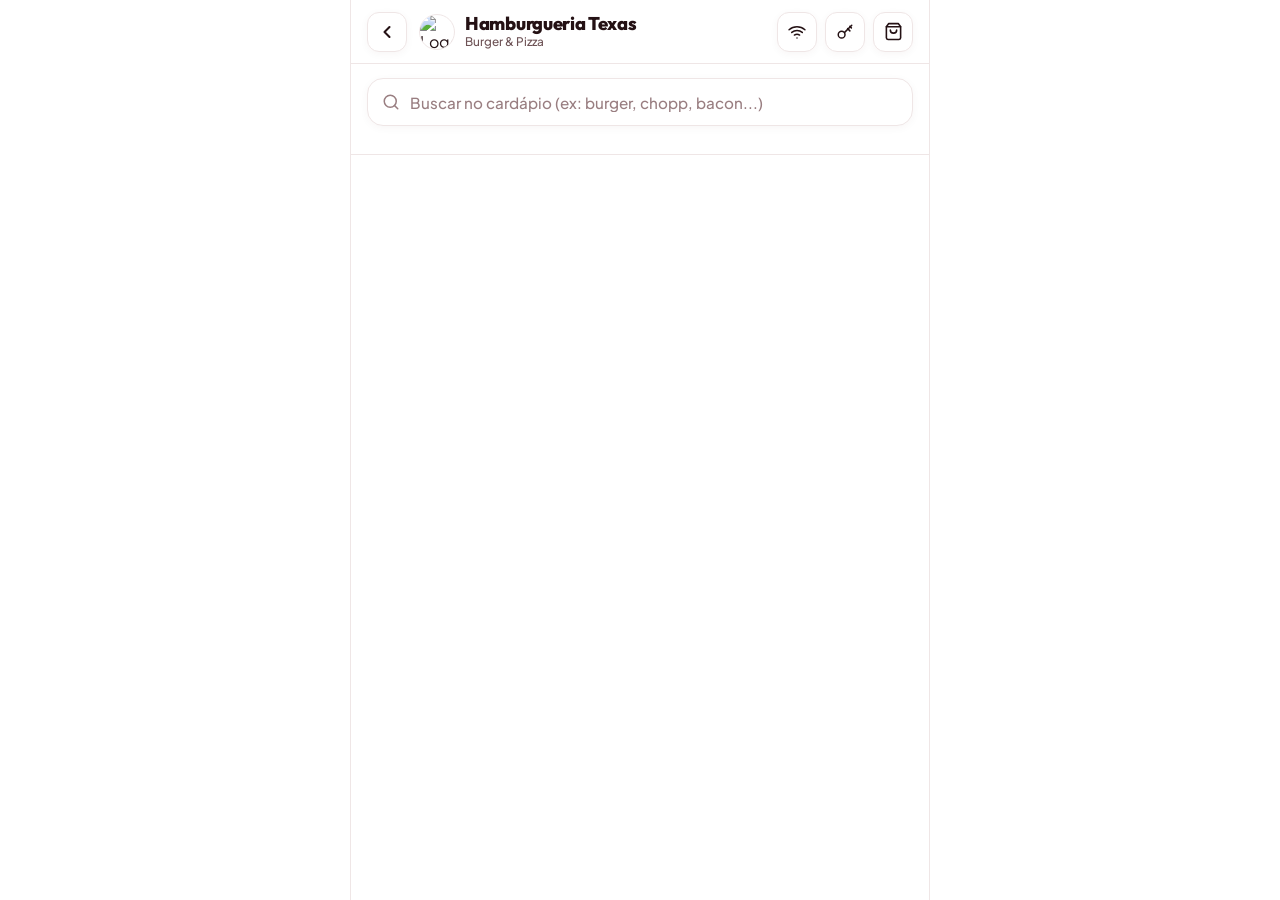
==== cardapio.html @ a65d498a "Initial commit" ====
<!DOCTYPE html>
<html lang="pt-BR">

<head>
  <meta charset="UTF-8">
  <meta name="viewport"
    content="width=device-width, initial-scale=1.0, maximum-scale=1.0, user-scalable=no, viewport-fit=cover">
  <meta name="theme-color" content="#FAF9F5">
  <meta name="apple-mobile-web-app-status-bar-style" content="default">
  <meta name="description"
    content="Cardápio Digital O Sobrado — Hambúrgueres artesanais, porções especiais, chopp gelado e sobremesas. Peça em sua mesa com rapidez e elegância.">

  <!-- Open Graph / WhatsApp Preview -->
  <meta property="og:type" content="website">
  <meta property="og:title" content="Cardápio Digital — O Sobrado">
  <meta property="og:description"
    content="Conheça nossos burgers artesanais grelhados no fogo, porções e chopp fresco.">
  <meta property="og:image" content="assets/images/products/burger-sobrado.jpg">
  <meta property="og:locale" content="pt_BR">
  <meta property="og:site_name" content="O Sobrado">

  <title>Hamburgueria Texas - Cardápio Digital</title>

  <!-- Favicon -->
  <link rel="icon" type="image/jpeg" href="assets/images/logo.jpg">

  <!-- Estilos da Aplicação -->
  <link rel="stylesheet" href="assets/css/styles.css?v=2.8">
</head>

<body>

  <div class="app-container" id="menuAppContainer">

    <!-- Barra Superior Fixa do ADM (Visível quando autenticado) -->
    <aside class="admin-top-bar" id="adminTopBar" style="display: none;" aria-label="Painel Administrativo">
      <div class="admin-top-bar-inner">
        <div class="admin-top-bar-badge">
          <span class="admin-pulse-dot" aria-hidden="true"></span>
          <span class="admin-top-bar-text">⚡ Painel ADM</span>
        </div>
        <div class="admin-top-bar-actions">
          <button type="button" class="btn-admin-bar btn-admin-bar-new btn-admin-action" id="btnAdminNewProduct" aria-label="Criar novo produto">
            <svg width="13" height="13" viewBox="0 0 24 24" fill="none" stroke="currentColor" stroke-width="2.5"
              stroke-linecap="round" stroke-linejoin="round">
              <line x1="12" y1="5" x2="12" y2="19"></line>
              <line x1="5" y1="12" x2="19" y2="12"></line>
            </svg>
            <span>+ Novo Produto</span>
          </button>
          <button type="button" class="btn-admin-bar btn-admin-bar-logout btn-admin-action" id="btnAdminLogout" title="Sair do modo administrador" aria-label="Sair do modo administrador">
            <svg width="13" height="13" viewBox="0 0 24 24" fill="none" stroke="currentColor" stroke-width="2"
              stroke-linecap="round" stroke-linejoin="round">
              <path d="M9 21H5a2 2 0 0 1-2-2V5a2 2 0 0 1 2-2h4"></path>
              <polyline points="16 17 21 12 16 7"></polyline>
              <line x1="21" y1="12" x2="9" y2="12"></line>
            </svg>
            <span>Sair do ADM</span>
          </button>
        </div>
      </div>
    </aside>

    <!-- Header Compacto Sticky -->
    <header class="menu-header">
      <div class="header-left">
        <!-- Voltar ao Hub de Entrada -->
        <a href="index.html" class="btn-back-hub" id="btnBackHub" aria-label="Voltar ao início">
          <svg width="20" height="20" viewBox="0 0 24 24" fill="none" stroke="currentColor" stroke-width="2.5"
            stroke-linecap="round" stroke-linejoin="round">
            <polyline points="15 18 9 12 15 6"></polyline>
          </svg>
        </a>

        <!-- Marca e Título -->
        <div class="header-brand">
          <img src="assets/images/logo.jpg" alt="Logo Hamburgueria Texas" class="header-logo-mini" width="34"
            height="34" />
          <div class="header-title-box">
            <span class="header-title">Hamburgueria Texas</span>
            <span class="header-desc">Burger & Pizza</span>
          </div>
        </div>
      </div>

      <div class="header-right">
        <!-- Selo de Mesa Ativa -->
        <div class="header-table-badge" id="headerTableBadge" style="display: none;">
          <span class="table-badge-dot" aria-hidden="true"></span>
          <span id="headerTableText">Mesa --</span>
        </div>

        <!-- Botão Wi-Fi Rápido no Header -->
        <button type="button" class="header-wifi-btn btn-trigger-wifi" aria-label="Ver Wi-Fi" title="Wi-Fi">
          <svg width="18" height="18" viewBox="0 0 24 24" fill="none" stroke="currentColor" stroke-width="2"
            stroke-linecap="round" stroke-linejoin="round">
            <path d="M5 12.55a11 11 0 0 1 14.08 0"></path>
            <path d="M1.42 9a16 16 0 0 1 21.16 0"></path>
            <path d="M8.53 16.11a6 6 0 0 1 6.95 0"></path>
            <line x1="12" y1="20" x2="12.01" y2="20"></line>
          </svg>
        </button>

        <!-- Botão de Acesso ao ADM no Header -->
        <button type="button" class="header-admin-btn" id="btnOpenAdminAuth" aria-label="Acesso Administrativo" title="Painel Administrativo">
          <svg width="18" height="18" viewBox="0 0 24 24" fill="none" stroke="currentColor" stroke-width="2"
            stroke-linecap="round" stroke-linejoin="round">
            <circle cx="7.5" cy="15.5" r="4.5"></circle>
            <path d="m21 3-9.5 9.5"></path>
            <path d="m15.5 7.5 3 3"></path>
            <path d="m18.5 4.5 2 2"></path>
          </svg>
        </button>

        <!-- Botão da Sacola de Pedidos no Header -->
        <button type="button" class="header-cart-btn" id="btnOpenCart" aria-label="Abrir sacola de pedidos">
          <svg width="19" height="19" viewBox="0 0 24 24" fill="none" stroke="currentColor" stroke-width="2"
            stroke-linecap="round" stroke-linejoin="round">
            <path d="M6 2L3 6v14a2 2 0 0 0 2 2h14a2 2 0 0 0 2-2V6l-3-4z"></path>
            <line x1="3" y1="6" x2="21" y2="6"></line>
            <path d="M16 10a4 4 0 0 1-8 0"></path>
          </svg>
          <span class="cart-badge" id="cartBadgeCount" style="display: none;">0</span>
        </button>
      </div>
    </header>

    <!-- Barra de Pesquisa Rápida -->
    <div class="search-container">
      <div class="search-input-wrapper">
        <span class="search-icon" aria-hidden="true">
          <svg width="18" height="18" viewBox="0 0 24 24" fill="none" stroke="currentColor" stroke-width="2"
            stroke-linecap="round" stroke-linejoin="round">
            <circle cx="11" cy="11" r="8"></circle>
            <line x1="21" y1="21" x2="16.65" y2="16.65"></line>
          </svg>
        </span>
        <input type="search" id="menuSearchInput" class="search-input"
          placeholder="Buscar no cardápio (ex: burger, chopp, bacon...)" autocomplete="off"
          aria-label="Buscar produtos no cardápio" />
        <button type="button" class="search-clear-btn" id="searchClearBtn" aria-label="Limpar pesquisa">✕</button>
      </div>
    </div>

    <!-- Barra de Categorias Horizontal Sticky com Scroll Suave -->
    <nav class="categories-bar-wrapper" aria-label="Navegação por categorias de produtos">
      <div class="categories-bar" id="categoriesBar">
        <!-- Renderizado dinamicamente via JavaScript -->
      </div>
    </nav>

    <!-- Listagem Principal de Seções e Produtos -->
    <main class="menu-content" id="menuContent">
      <!-- Seções e cards renderizados dinamicamente via JavaScript -->
    </main>

    <!-- Estado de Busca Vazia -->
    <div class="empty-search-state" id="emptySearchState">
      <span class="empty-icon" aria-hidden="true">
        <svg width="32" height="32" viewBox="0 0 24 24" fill="none" stroke="#9E9B94" stroke-width="1.8"
          stroke-linecap="round" stroke-linejoin="round">
          <circle cx="11" cy="11" r="8"></circle>
          <line x1="21" y1="21" x2="16.65" y2="16.65"></line>
        </svg>
      </span>
      <h3 class="empty-title">Nenhum item encontrado</h3>
      <p class="empty-desc">Tente buscar por outro termo ou ingrediente.</p>
    </div>

    <!-- Modal / Bottom Drawer de Detalhes do Produto (com suporte a Vídeo e Imagem) -->
    <div class="modal-overlay" id="productModal" role="dialog" aria-modal="true" aria-labelledby="drawerTitle">
      <div class="product-drawer">

        <div class="drawer-handle-bar">
          <div class="drawer-handle"></div>
        </div>

        <button type="button" class="btn-close-modal" id="btnCloseDrawer" aria-label="Fechar detalhes">✕</button>

        <!-- Mídia em Destaque no Topo do Modal (Vídeo ou Foto) -->
        <div class="drawer-media-wrap modal-media modal-image-container" id="drawerMediaContainer">
          <!-- Renderizado dinamicamente: <video> ou <img> -->
        </div>

        <!-- Conteúdo do Produto -->
        <div class="drawer-body">
          <span class="drawer-badge" id="drawerBadge" style="display: none;">Destaque</span>

          <div class="drawer-header-row">
            <h2 class="drawer-title" id="drawerTitle">Nome do Produto</h2>
            <div class="drawer-price" id="drawerPrice">R$ 0,00</div>
          </div>

          <p class="drawer-desc" id="drawerDesc">Descrição completa do item.</p>

          <!-- Molho de Acompanhamento / Destaque Especial -->
          <div id="drawerAccompanimentContainer" style="display: none;"></div>

          <!-- Ingredientes Artesanais -->
          <div id="drawerIngredientsBox">
            <h4 class="drawer-section-title">Ingredientes & Composição</h4>
            <ul class="ingredients-list" id="drawerIngredientsList">
              <!-- Renderizado dinamicamente -->
            </ul>
          </div>

          <!-- Adicionais do Produto (Exclusivo no Modal de Detalhes) -->
          <div id="drawerAddonsSection" class="drawer-addons-section" style="display: none;"></div>

          <!-- Ação do Cliente -->
          <div class="drawer-actions">
            <button type="button" class="btn-primary-action" id="btnAddToCart">
              <svg width="20" height="20" viewBox="0 0 24 24" fill="none" stroke="currentColor" stroke-width="2"
                stroke-linecap="round" stroke-linejoin="round">
                <path d="M6 2L3 6v14a2 2 0 0 0 2 2h14a2 2 0 0 0 2-2V6l-3-4z"></path>
                <line x1="3" y1="6" x2="21" y2="6"></line>
                <path d="M16 10a4 4 0 0 1-8 0"></path>
              </svg>
              <span id="btnAddToCartText">Adicionar à Sacola</span>
            </button>
          </div>
        </div>

      </div>
    </div>

    <!-- Modal / Bottom Drawer da Sacola de Pedidos -->
    <div class="modal-overlay" id="cartModal" role="dialog" aria-modal="true" aria-labelledby="cartDrawerTitle">
      <div class="product-drawer cart-drawer">

        <div class="drawer-handle-bar">
          <div class="drawer-handle"></div>
        </div>

        <button type="button" class="btn-close-modal" id="btnCloseCart" aria-label="Fechar sacola">✕</button>

        <div class="cart-drawer-header">
          <div class="cart-title-row">
            <h2 class="cart-drawer-title" id="cartDrawerTitle">Sua Sacola</h2>
            <div class="cart-table-badge" id="cartTableBadge" style="display: none;">
              <span class="table-badge-dot" aria-hidden="true"></span>
              <span id="cartTableText">Mesa --</span>
            </div>
          </div>
          <p class="cart-drawer-subtitle">Revise seus itens e envie o pedido diretamente para o estabelecimento.</p>
        </div>

        <!-- Conteúdo da Sacola (Itens ou Estado Vazio) -->
        <div class="cart-drawer-body" id="cartDrawerBody">
          <!-- Renderizado dinamicamente via JS -->
        </div>

        <!-- Rodapé da Sacola (Total, Observações e WhatsApp) -->
        <div class="cart-drawer-footer" id="cartDrawerFooter">
          <div class="cart-notes-wrapper">
            <label for="cartNotesInput" class="cart-notes-label">
              <svg width="15" height="15" viewBox="0 0 24 24" fill="none" stroke="currentColor" stroke-width="2"
                stroke-linecap="round" stroke-linejoin="round">
                <path d="M11 4H4a2 2 0 0 0-2 2v14a2 2 0 0 0 2 2h14a2 2 0 0 0 2-2v-7"></path>
                <path d="M18.5 2.5a2.121 2.121 0 0 1 3 3L12 15l-4 1 1-4 9.5-9.5z"></path>
              </svg>
              <span>Observações (opcional):</span>
            </label>
            <textarea id="cartNotesInput" class="cart-notes-input"
              placeholder="Ex: Ponto da carne, sem cebola, maionese à parte..." rows="2"></textarea>
          </div>

          <div class="cart-total-row">
            <span class="cart-total-label">Total do Pedido</span>
            <span class="cart-total-value" id="cartTotalValue">R$ 0,00</span>
          </div>

          <button type="button" class="btn-primary-action btn-whatsapp-order" id="btnWhatsappOrder">
            <svg width="22" height="22" viewBox="0 0 24 24" fill="currentColor">
              <path
                d="M12.031 6.172c-3.181 0-5.767 2.586-5.768 5.766-.001 1.298.38 2.27 1.019 3.287l-.582 2.128 2.182-.573c.978.58 1.911.928 3.149.929 3.182 0 5.767-2.587 5.768-5.766 0-3.18-2.586-5.771-5.768-5.771zm3.392 8.244c-.144.405-.837.774-1.17.824-.299.045-.677.063-1.092-.069-.252-.08-.575-.187-.988-.365-1.739-.751-2.874-2.502-2.961-2.617-.087-.116-.708-.94-.708-1.793s.448-1.273.607-1.446c.159-.173.346-.217.462-.217l.332.006c.106.005.249-.04.39.298.144.347.491 1.2.534 1.287.043.087.072.188.014.304-.058.116-.087.188-.173.289l-.26.304c-.087.086-.177.18-.076.354.101.174.449.741.964 1.201.662.591 1.221.774 1.394.86.173.086.275.073.376-.044.101-.116.433-.506.549-.68.116-.173.231-.145.39-.087s1.011.477 1.184.564.289.13.332.203c.043.072.043.419-.101.824z" />
            </svg>
            <span>Pedir no WhatsApp</span>
          </button>
        </div>

      </div>
    </div>

    <!-- Modal de Wi-Fi -->
    <div class="modal-overlay" id="wifiModal" role="dialog" aria-modal="true" aria-labelledby="wifiModalTitle">
      <div class="wifi-modal-box">
        <div class="wifi-icon-large" aria-hidden="true">
          <svg width="32" height="32" viewBox="0 0 24 24" fill="none" stroke="currentColor" stroke-width="2"
            stroke-linecap="round" stroke-linejoin="round">
            <path d="M5 12.55a11 11 0 0 1 14.08 0"></path>
            <path d="M1.42 9a16 16 0 0 1 21.16 0"></path>
            <path d="M8.53 16.11a6 6 0 0 1 6.95 0"></path>
            <line x1="12" y1="20" x2="12.01" y2="20"></line>
          </svg>
        </div>

        <h2 class="wifi-modal-title" id="wifiModalTitle">Wi-Fi Hamburgueria Texas</h2>
        <p class="wifi-modal-desc">Conecte-se gratuitamente à nossa rede exclusiva para clientes.</p>

        <!-- Visualização Padrão das Credenciais -->
        <div class="wifi-info-card" id="wifiDisplayView">
          <div class="wifi-row">
            <span class="wifi-row-label">Nome da Rede (SSID)</span>
            <span class="wifi-row-value wifi-ssid-value" id="wifiModalSsidVal"><span id="wifiSsidText">--</span></span>
          </div>
          <div class="wifi-row">
            <span class="wifi-row-label">Senha de Acesso</span>
            <span class="wifi-row-value wifi-password-value" id="wifiModalPasswordVal"><span id="wifiPasswordText">--</span></span>
          </div>
        </div>

        <!-- Formulário de Edição ADM (Oculto por Padrão) -->
        <div class="wifi-edit-form" id="wifiEditForm" style="display: none;">
          <div class="wifi-edit-field">
            <label class="wifi-edit-label" for="wifiEditSsidInput">Nome da Rede (SSID)</label>
            <input type="text" class="wifi-edit-input" id="wifiEditSsidInput" placeholder="Ex: Texas - Clientes" autocomplete="off" />
          </div>
          <div class="wifi-edit-field">
            <label class="wifi-edit-label" for="wifiEditPasswordInput">Senha de Acesso</label>
            <input type="text" class="wifi-edit-input" id="wifiEditPasswordInput" placeholder="Ex: texashamburgueria" autocomplete="off" />
          </div>
          <div class="wifi-edit-actions">
            <button type="button" class="btn-wifi-edit-cancel" id="btnCancelWifiEdit">Cancelar</button>
            <button type="button" class="btn-wifi-edit-save" id="btnSaveWifiEdit">Salvar Wi-Fi</button>
          </div>
        </div>

        <!-- Ações Principais -->
        <div class="wifi-main-actions" id="wifiMainActions">
          <button type="button" class="btn-copy-wifi" id="btnCopyWifiPassword">
            <svg width="18" height="18" viewBox="0 0 24 24" fill="none" stroke="currentColor" stroke-width="2"
              stroke-linecap="round" stroke-linejoin="round">
              <rect x="9" y="9" width="13" height="13" rx="2" ry="2"></rect>
              <path d="M5 15H4a2 2 0 0 1-2-2V4a2 2 0 0 1 2-2h9a2 2 0 0 1 2 2v1"></path>
            </svg>
            <span>Copiar Senha</span>
          </button>

          <!-- Botão ADM: Alterar Dados do Wi-Fi -->
          <button type="button" class="btn-admin-edit-wifi" id="btnOpenWifiEdit" style="display: none;">
            <svg width="15" height="15" viewBox="0 0 24 24" fill="none" stroke="currentColor" stroke-width="2" stroke-linecap="round" stroke-linejoin="round">
              <path d="M11 4H4a2 2 0 0 0-2 2v14a2 2 0 0 0 2 2h14a2 2 0 0 0 2-2v-7"></path>
              <path d="M18.5 2.5a2.121 2.121 0 0 1 3 3L12 15l-4 1 1-4 9.5-9.5z"></path>
            </svg>
            <span>✏️ Alterar Dados do Wi-Fi</span>
          </button>
        </div>

        <button type="button" class="btn-close-wifi-text" id="btnCloseWifi">
          Fechar Janela
        </button>
      </div>
    </div>

    <!-- Modal de Autenticação ADM -->
    <div class="modal-overlay" id="adminAuthModal" role="dialog" aria-modal="true" aria-labelledby="adminAuthTitle">
      <div class="admin-auth-modal-box">
        <button type="button" class="btn-close-modal-clean" id="btnCloseAdminAuth" aria-label="Fechar autenticação">✕</button>

        <div class="admin-auth-icon" aria-hidden="true">
          <svg width="28" height="28" viewBox="0 0 24 24" fill="none" stroke="currentColor" stroke-width="2"
            stroke-linecap="round" stroke-linejoin="round">
            <circle cx="7.5" cy="15.5" r="4.5"></circle>
            <path d="m21 3-9.5 9.5"></path>
            <path d="m15.5 7.5 3 3"></path>
            <path d="m18.5 4.5 2 2"></path>
          </svg>
        </div>

        <h2 class="admin-modal-title" id="adminAuthTitle">Acesso Administrativo</h2>
        <p class="admin-modal-desc">Digite a senha de administrador para gerenciar produtos, preços e disponibilidade do cardápio.</p>

        <form id="adminAuthForm" class="admin-auth-form" onsubmit="return false;">
          <div class="admin-form-group">
            <label for="adminAuthPassword" class="admin-form-label">Senha de Administrador</label>
            <div class="admin-password-input-wrap">
              <input 
                type="password" 
                id="adminAuthPassword" 
                class="admin-form-input" 
                placeholder="Digite a senha de administrador" 
                autocomplete="current-password"
                required 
              />
              <button type="button" class="btn-toggle-pwd-visibility" id="btnToggleAuthPwd" aria-label="Alternar visibilidade da senha" tabindex="-1">
                <svg width="18" height="18" viewBox="0 0 24 24" fill="none" stroke="currentColor" stroke-width="2" stroke-linecap="round" stroke-linejoin="round">
                  <path d="M1 12s4-8 11-8 11 8 11 8-4 8-11 8-11-8-11-8z"></path>
                  <circle cx="12" cy="12" r="3"></circle>
                </svg>
              </button>
            </div>
            <div class="admin-form-feedback-error" id="adminAuthError" style="display: none;"></div>
          </div>

          <button type="submit" class="btn-primary-action btn-admin-auth-submit" id="btnSubmitAdminAuth">
            Entrar no Painel
          </button>
        </form>
      </div>
    </div>

    <!-- Modal de Formulário de Produto (Criar / Editar) -->
    <div class="modal-overlay" id="adminProductFormModal" role="dialog" aria-modal="true" aria-labelledby="adminProductModalTitle">
      <div class="admin-modal-box admin-product-modal-content">
        <div class="admin-modal-header">
          <div class="admin-modal-title-wrap">
            <h2 class="admin-modal-title" id="adminProductModalTitle">Novo Produto</h2>
            <p class="admin-modal-subtitle" id="adminProductModalSubtitle">Preencha as informações do produto para o cardápio.</p>
          </div>
          <button type="button" class="btn-close-modal-clean" id="btnCloseProductForm" aria-label="Fechar formulário">✕</button>
        </div>

        <form id="adminProductForm" class="admin-product-form" onsubmit="return false;">
          <div class="admin-form-scrollable-body">
            <input type="hidden" id="adminProdId" value="" />

            <!-- Nome do Produto -->
          <div class="admin-form-group">
            <label for="adminProdName" class="admin-form-label">
              Nome do Produto <span class="required-star">*</span>
            </label>
            <input 
              type="text" 
              id="adminProdName" 
              class="admin-form-input" 
              placeholder="Ex: 01. PLT (O MAIS VENDIDO DA CASA)" 
              required 
            />
          </div>

          <!-- Linha: Categoria e Preço -->
          <div class="admin-form-row">
            <div class="admin-form-group flex-category">
              <label for="adminProdCategory" class="admin-form-label">
                Categoria <span class="required-star">*</span>
              </label>
              <div class="admin-select-wrapper">
                <select id="adminProdCategory" class="admin-form-select" required>
                  <!-- Opções preenchidas dinamicamente via JS -->
                </select>
                <span class="admin-select-arrow" aria-hidden="true">
                  <svg width="14" height="14" viewBox="0 0 24 24" fill="none" stroke="currentColor" stroke-width="2.5" stroke-linecap="round" stroke-linejoin="round">
                    <polyline points="6 9 12 15 18 9"></polyline>
                  </svg>
                </span>
              </div>
            </div>

            <div class="admin-form-group flex-price">
              <label for="adminProdPrice" class="admin-form-label">
                Preço em R$ <span class="required-star">*</span>
              </label>
              <div class="admin-price-input-wrap">
                <span class="admin-price-prefix">R$</span>
                <input 
                  type="number" 
                  id="adminProdPrice" 
                  class="admin-form-input admin-price-input" 
                  placeholder="0,00" 
                  step="0.01" 
                  min="0" 
                  required 
                />
              </div>
            </div>
          </div>

          <!-- Descrição Detalhada -->
          <div class="admin-form-group">
            <label for="adminProdDesc" class="admin-form-label">
              Descrição Detalhada
            </label>
            <textarea 
              id="adminProdDesc" 
              class="admin-form-textarea" 
              rows="3" 
              placeholder="Ex: Pão brioche selado, hambúrguer Angus artesanal de 110g, queijo empanado..."
            ></textarea>
          </div>

          <!-- Ingredientes -->
          <div class="admin-form-group">
            <label for="adminProdIngredients" class="admin-form-label">
              Ingredientes <span class="admin-label-hint">(separados por vírgula)</span>
            </label>
            <input 
              type="text" 
              id="adminProdIngredients" 
              class="admin-form-input" 
              placeholder="Ex: Pão brioche, Angus 110g, Bacon, Mussarela empanada" 
            />
          </div>

          <!-- Foto do Produto -->
          <div class="admin-form-group">
            <label class="admin-form-label">Foto do Produto</label>
            <div class="admin-upload-container">
              <input type="file" id="adminProdFileInput" accept="image/*" style="display: none;">
              <input type="hidden" id="adminProdImageUrl" value="">
              <button type="button" class="btn-admin-choose-file" id="btnAdminChooseFile" onclick="document.getElementById('adminProdFileInput').click()">
                <span>📷</span> <span id="btnAdminChooseFileText">Escolher foto do dispositivo</span>
              </button>
              <div id="adminImagePreviewContainer" class="admin-image-preview-container" style="display: none; margin-top: 8px;">
                <img id="adminImagePreview" src="" alt="Prévia" style="width: 72px; height: 72px; object-fit: cover; border-radius: 8px; border: 1px solid var(--border-subtle);">
                <button type="button" id="btnAdminRemoveImage" style="background: none; border: none; color: #DC2626; font-size: 0.8rem; cursor: pointer; margin-left: 8px;">Remover foto</button>
              </div>
            </div>
          </div>

          <!-- Opções e Checkboxes -->
          <div class="admin-checkboxes-box">
            <label class="admin-toggle-item" for="adminProdHasAddons">
              <input type="checkbox" id="adminProdHasAddons" class="admin-checkbox-real" checked />
              <span class="admin-toggle-switch" aria-hidden="true"></span>
              <div class="admin-toggle-labels">
                <span class="admin-toggle-title">Permitir Adicionais</span>
                <span class="admin-toggle-sub">Habilita seleção de bacon, queijo, etc. no item</span>
              </div>
            </label>

            <!-- Container Expansível de Configuração Dinâmica de Adicionais -->
            <div id="adminAddonsConfigSection" class="admin-addons-config" style="display: none;">
              <div class="admin-addons-config-header">
                <div class="admin-addons-config-titles">
                  <span class="admin-addons-config-title">Adicionais Permitidos para este Item</span>
                  <span class="admin-addons-config-desc">Selecione e ajuste os valores se necessário</span>
                </div>
                <div class="admin-addons-quick-actions">
                  <button type="button" class="btn-addons-quick" id="btnAdminAddonsSelectAll" title="Marcar todos">Todos</button>
                  <button type="button" class="btn-addons-quick" id="btnAdminAddonsDeselectAll" title="Desmarcar todos">Nenhum</button>
                </div>
              </div>

              <!-- Lista de Adicionais Padrão & Customizados -->
              <div class="admin-addons-list" id="adminAddonsList">
                <!-- Renderizado dinamicamente via JS -->
              </div>

              <!-- Seção para Novo Adicional Customizado -->
              <div class="admin-addon-new-box">
                <div class="admin-addon-new-title">+ Novo Adicional Customizado</div>
                <div class="admin-addon-new-row">
                  <input 
                    type="text" 
                    id="adminNewAddonName" 
                    class="admin-form-input admin-addon-new-name" 
                    placeholder="Nome (ex: Molho Especial)" 
                  />
                  <div class="admin-addon-price-input-wrap">
                    <span class="admin-addon-price-prefix">R$</span>
                    <input 
                      type="number" 
                      id="adminNewAddonPrice" 
                      class="admin-form-input admin-addon-new-price" 
                      placeholder="0,00" 
                      step="0.50" 
                      min="0" 
                    />
                  </div>
                  <button type="button" class="btn-admin-add-addon" id="btnAdminAddCustomAddon">
                    <span>+ Adicionar</span>
                  </button>
                </div>
              </div>
            </div>

            <label class="admin-toggle-item" for="adminProdFeatured">
              <input type="checkbox" id="adminProdFeatured" class="admin-checkbox-real" />
              <span class="admin-toggle-switch" aria-hidden="true"></span>
              <div class="admin-toggle-labels">
                <span class="admin-toggle-title">Destaque ("Mais Pedido")</span>
                <span class="admin-toggle-sub">Adiciona etiqueta de produto popular em destaque</span>
              </div>
            </label>

            <label class="admin-toggle-item" for="adminProdAvailable">
              <input type="checkbox" id="adminProdAvailable" class="admin-checkbox-real" checked />
              <span class="admin-toggle-switch" aria-hidden="true"></span>
              <div class="admin-toggle-labels">
                <span class="admin-toggle-title">Produto Disponível</span>
                <span class="admin-toggle-sub">Desmarque para pausar/esgotar temporariamente</span>
              </div>
            </label>
          </div>
        </div>

        <div class="admin-modal-footer admin-form-actions">
          <button type="button" class="btn-admin-modal-cancel" id="btnAdminCancelProduct">
            Cancelar
          </button>
          <button type="submit" class="btn-primary-action btn-admin-modal-save" id="btnAdminSaveProduct">
            Salvar Produto
          </button>
        </div>
      </form>
      </div>
    </div>

    <!-- Modal de Confirmação de Exclusão -->
    <div class="modal-overlay" id="adminConfirmModal" role="dialog" aria-modal="true" aria-labelledby="adminConfirmTitle">
      <div class="admin-confirm-box">
        <div class="admin-confirm-icon" aria-hidden="true">
          <svg width="26" height="26" viewBox="0 0 24 24" fill="none" stroke="#DC2626" stroke-width="2" stroke-linecap="round" stroke-linejoin="round">
            <polyline points="3 6 5 6 21 6"></polyline>
            <path d="M19 6v14a2 2 0 0 1-2 2H7a2 2 0 0 1-2-2V6m3 0V4a2 2 0 0 1 2-2h4a2 2 0 0 1 2 2v2"></path>
          </svg>
        </div>
        <h3 class="admin-confirm-title" id="adminConfirmTitle">Excluir Produto?</h3>
        <p class="admin-confirm-desc" id="adminConfirmDesc">Tem certeza que deseja remover este produto do cardápio? Esta ação pode ser revertida nos dados locais se necessário.</p>
        <div class="admin-confirm-actions">
          <button type="button" class="btn-admin-modal-cancel" id="btnAdminCancelDelete">Cancelar</button>
          <button type="button" class="btn-admin-danger" id="btnAdminConfirmDelete">Sim, Excluir</button>
        </div>
      </div>
    </div>

    <!-- Toast de Notificação -->
    <div class="toast-notice" id="toastNotice" role="status" aria-live="polite"></div>

  </div>

  <!-- Scripts -->
  <script src="assets/js/products.js?v=2.8"></script>
  <script src="assets/js/supabase.js?v=2.8"></script>
  <script src="assets/js/app.js?v=2.8"></script>
</body>

</html>
---- assets/css/styles.css ----
/* =====================================================================
   TEXAS — CARDÁPIO DIGITAL & HUB NFC
   Design System Light Theme: Leve, Limpo, Sofisticado e Minimalista
   ===================================================================== */

@import url('https://fonts.googleapis.com/css2?family=Outfit:wght@400;500;600;700;800&family=Plus+Jakarta+Sans:wght@400;500;600;700&display=swap');

:root {
  /* 1. Paleta de Superfícies (Branco Minimalista & Limpo) */
  --bg-main: #FFFFFF;             /* Fundo 100% branco e arejado */
  --bg-main-alt: #FAF6F6;         /* Off-white com leve nuance vinho nobre */
  --bg-card: #FFFFFF;             /* Cartões brancos para destaque limpo dos itens */
  --bg-card-hover: #FDF9F9;       /* Micro-hover suave */
  --bg-input: #FAF5F5;            /* Fundo suave para inputs */
  --bg-chip: #F5EEEE;             /* Chips inativos com toque suave de vinho */
  --bg-chip-hover: #ECE2E2;       /* Hover dos chips */
  --bg-glass: rgba(255, 255, 255, 0.94); /* Vidro fosco translúcido no topo */

  /* 2. Cores da Marca — Hamburgueria Texas (Vinho Rústico Protagonista) */
  --brand-terracotta: #4A121A;        /* Tom vinho/bordô encorpado como cor principal de ação */
  --brand-terracotta-hover: #380C13;  /* Vinho mais escuro e imponente para hover/clique */
  --brand-terracotta-light: #F7EBEB;  /* Fundo sutil avermelhado para ícones e tags */
  --brand-terracotta-border: #E8CFD2; /* Borda delicada com tom de vinho suave */
  --brand-amber: #E89D35;             /* Mostarda/ouro texano para selos e estrelas */

  /* 3. Selo de Mesa e Status (Verde Sálvia) */
  --status-table-bg: #EAF6EE;
  --status-table-border: #C6E7D2;
  --status-table-text: #237841;
  --status-table-dot: #2E9B54;

  /* 4. Tipografia & Hierarquia de Contraste */
  --text-primary: #241114;          /* Marrom/vinho bem escuro de alto contraste */
  --text-heading: #4A121A;          /* Vinho forte nos títulos, seções e categorias */
  --text-secondary: #6E5356;        /* Ingredientes e descrições técnicas */
  --text-dim: #997E81;              /* Placeholders e textos discretos */
  --text-white: #FFFFFF;            /* Texto branco sobre botões vinho */

  /* 5. Bordas e Sombras Suaves */
  --border-subtle: #EFE6E6;         /* Linha sutil padrão */
  --border-divider: #F6EEEE;        /* Divisores internos */
  --border-focus: #4A121A;          /* Anel de foco no tom vinho da marca */

  --shadow-sm: 0 2px 8px rgba(74, 18, 26, 0.04);
  --shadow-card: 0 4px 20px rgba(74, 18, 26, 0.05);
  --shadow-card-hover: 0 8px 26px rgba(74, 18, 26, 0.08);
  --shadow-drawer: 0 -10px 40px rgba(74, 18, 26, 0.12);
  --shadow-modal: 0 16px 40px rgba(74, 18, 26, 0.14);

  /* 6. Medidas e Geometria */
  --font-heading: 'Outfit', -apple-system, BlinkMacSystemFont, sans-serif;
  --font-body: 'Plus Jakarta Sans', -apple-system, BlinkMacSystemFont, sans-serif;
  --radius-sm: 10px;
  --radius-md: 16px;
  --radius-lg: 20px;
  --radius-xl: 24px;
  --radius-full: 9999px;
  --header-height: 64px;
  --category-bar-height: 56px;
  --touch-target: 44px;
}

/* =====================================================================
   RESET E BASE
   ===================================================================== */
*, *::before, *::after {
  box-sizing: border-box;
  margin: 0;
  padding: 0;
  -webkit-tap-highlight-color: transparent;
}

html {
  font-size: 16px;
  scroll-behavior: smooth;
  background-color: var(--bg-main);
  color: var(--text-primary);
  font-family: var(--font-body);
  -webkit-font-smoothing: antialiased;
  -moz-osx-font-smoothing: grayscale;
}

body {
  min-height: 100vh;
  display: flex;
  flex-direction: column;
  background-color: var(--bg-main);
  color: var(--text-primary);
  overflow-x: hidden;
  padding-bottom: env(safe-area-inset-bottom, 20px);
}

img, video {
  display: block;
  max-width: 100%;
  height: auto;
}

button, a, input {
  font-family: inherit;
  color: inherit;
}

button {
  background: none;
  border: none;
  cursor: pointer;
}

a {
  text-decoration: none;
}

/* =====================================================================
   CONTAINER DO APP (MOBILE-FIRST)
   ===================================================================== */
.app-container {
  width: 100%;
  max-width: 580px;
  margin: 0 auto;
  min-height: 100vh;
  position: relative;
  display: flex;
  flex-direction: column;
  background-color: var(--bg-main);
}

/* =====================================================================
   1. HUB DE ENTRADA (INDEX.HTML / LINKTREE DA MESA)
   ===================================================================== */
.hub-wrapper {
  display: flex;
  flex-direction: column;
  min-height: 100vh;
  padding: 48px 20px 32px 20px;
  padding-top: max(48px, env(safe-area-inset-top, 32px));
  position: relative;
  z-index: 1;
}

/* Identidade Centralizada do Sobrado (Clean & Minimalista) */
.hub-identity {
  display: flex;
  flex-direction: column;
  align-items: center;
  text-align: center;
  margin-top: 0;
  margin-bottom: 30px;
  position: relative;
  z-index: 2;
}

.hub-logo-box {
  width: 108px;
  height: 108px;
  border-radius: 50%;
  padding: 4px;
  background-color: #FFFFFF;
  border: 1px solid var(--border-subtle);
  box-shadow: 0 8px 28px rgba(31, 30, 28, 0.08);
  margin-bottom: 16px;
  transition: transform 0.25s ease, box-shadow 0.25s ease;
  display: flex;
  align-items: center;
  justify-content: center;
  overflow: hidden;
}

.hub-logo-box:hover {
  transform: translateY(-2px);
  box-shadow: 0 12px 32px rgba(31, 30, 28, 0.12);
}

.hub-logo-img {
  width: 100%;
  height: 100%;
  border-radius: 50%;
  object-fit: cover;
  background-color: #FFFFFF;
}

.hub-title {
  font-family: var(--font-heading);
  font-size: 1.85rem;
  font-weight: 800;
  letter-spacing: -0.5px;
  color: var(--text-primary);
  margin-bottom: 4px;
}

.hub-subtitle {
  font-size: 0.95rem;
  color: var(--text-secondary);
  font-weight: 500;
  margin-bottom: 14px;
}

/* Selo de Mesa Ativa Clean */
.table-badge {
  display: inline-flex;
  align-items: center;
  gap: 8px;
  background-color: var(--status-table-bg);
  border: 1px solid var(--status-table-border);
  padding: 6px 14px;
  border-radius: var(--radius-full);
  font-size: 0.85rem;
  font-weight: 600;
  color: var(--status-table-text);
  box-shadow: 0 2px 6px rgba(35, 120, 65, 0.06);
}

.table-badge-dot {
  width: 8px;
  height: 8px;
  border-radius: 50%;
  background-color: var(--status-table-dot);
  box-shadow: 0 0 6px rgba(46, 155, 84, 0.5);
  animation: pulseGreen 2.2s infinite ease-in-out;
}

@keyframes pulseGreen {
  0%, 100% { transform: scale(0.9); opacity: 0.85; }
  50% { transform: scale(1.15); opacity: 1; }
}

/* Lista de Ações do Hub */
.hub-actions {
  display: flex;
  flex-direction: column;
  gap: 14px;
  width: 100%;
  margin-bottom: 28px;
}

.hub-btn {
  display: flex;
  align-items: center;
  justify-content: space-between;
  width: 100%;
  min-height: 68px;
  padding: 14px 18px;
  border-radius: var(--radius-md);
  background-color: var(--bg-card);
  border: 1px solid var(--border-subtle);
  color: var(--text-primary);
  box-shadow: var(--shadow-card);
  transition: transform 0.18s cubic-bezier(0.16, 1, 0.3, 1), box-shadow 0.18s ease, border-color 0.18s ease;
  position: relative;
}

.hub-btn:hover {
  box-shadow: var(--shadow-card-hover);
  border-color: #DFDBD3;
  transform: translateY(-1px);
}

.hub-btn:active {
  transform: scale(0.985);
}

.hub-btn-left {
  display: flex;
  align-items: center;
  gap: 14px;
}

.hub-btn-icon {
  width: 44px;
  height: 44px;
  border-radius: 12px;
  display: flex;
  align-items: center;
  justify-content: center;
  font-size: 1.25rem;
  flex-shrink: 0;
  background-color: var(--bg-main-alt);
  border: 1px solid var(--border-subtle);
  color: var(--text-primary);
  transition: transform 0.2s ease, background-color 0.2s ease;
}

.hub-btn-text {
  text-align: left;
}

.hub-btn-title {
  font-family: var(--font-heading);
  font-size: 1.05rem;
  font-weight: 700;
  color: var(--text-primary);
  line-height: 1.25;
}

.hub-btn-desc {
  font-size: 0.82rem;
  color: var(--text-secondary);
  margin-top: 3px;
}

.hub-btn-arrow {
  color: var(--text-dim);
  font-size: 1.15rem;
  transition: transform 0.2s ease, color 0.2s ease;
}

.hub-btn:hover .hub-btn-arrow {
  transform: translateX(3px);
  color: var(--brand-terracotta);
}

/* Botão 1: Ver Cardápio (Ação Principal com Acento Terracota Nobre) */
.hub-btn-primary {
  border-color: var(--brand-terracotta-border);
  background-color: #FFFFFF;
}

.hub-btn-primary .hub-btn-icon {
  background-color: var(--brand-terracotta-light);
  border-color: var(--brand-terracotta-border);
  color: var(--brand-terracotta);
}

.hub-btn-primary .hub-btn-title {
  color: var(--brand-terracotta);
}

.hub-btn-primary .hub-btn-arrow {
  color: var(--brand-terracotta);
}

/* Botão 2: Instagram */
.hub-btn-instagram .hub-btn-icon {
  background: linear-gradient(135deg, #FFF0F5 0%, #FFE4E6 100%);
  border-color: #FBCFE8;
  color: #E1306C;
}

/* Botão 3: Wi-Fi */
.hub-btn-wifi .hub-btn-icon {
  background-color: #F7F5F0;
  color: var(--text-primary);
}

/* Botão 4: Avaliação no Google & Estilos Link-Card */
.link-card {
  display: flex;
  align-items: center;
  justify-content: space-between;
  width: 100%;
  min-height: 68px;
  padding: 14px 18px;
  border-radius: var(--radius-md);
  background-color: var(--bg-card);
  border: 1px solid var(--border-subtle);
  color: var(--text-primary);
  box-shadow: var(--shadow-card);
  transition: transform 0.18s cubic-bezier(0.16, 1, 0.3, 1), box-shadow 0.18s ease, border-color 0.18s ease;
  position: relative;
  text-decoration: none;
  gap: 14px;
}

.link-card:hover {
  box-shadow: var(--shadow-card-hover);
  border-color: #DFDBD3;
  transform: translateY(-1px);
}

.link-card:active {
  transform: scale(0.985);
}

.link-icon-wrapper {
  width: 44px;
  height: 44px;
  border-radius: 12px;
  display: flex;
  align-items: center;
  justify-content: center;
  font-size: 1.25rem;
  flex-shrink: 0;
  border: 1px solid rgba(229, 160, 0, 0.25);
  transition: transform 0.2s ease, background-color 0.2s ease;
}

.link-card:hover .link-icon-wrapper {
  transform: scale(1.05);
}

.link-info {
  display: flex;
  flex-direction: column;
  text-align: left;
  flex: 1;
}

.link-title {
  font-family: var(--font-heading);
  font-size: 1.05rem;
  font-weight: 700;
  color: var(--text-primary);
  line-height: 1.25;
}

.link-desc {
  font-size: 0.82rem;
  color: var(--text-secondary);
  margin-top: 3px;
}

.link-arrow {
  color: var(--text-dim);
  flex-shrink: 0;
  transition: transform 0.2s ease, color 0.2s ease;
}

.link-card:hover .link-arrow {
  transform: translateX(3px);
  color: #E5A000;
}

/* Rodapé do Hub */
.hub-footer {
  margin-top: auto;
  text-align: center;
  padding-top: 20px;
}

.hub-footer-text {
  font-size: 0.82rem;
  color: var(--text-secondary);
  line-height: 1.5;
}

.hub-footer-badge {
  display: inline-block;
  margin-top: 8px;
  font-size: 0.74rem;
  font-weight: 600;
  color: var(--brand-terracotta);
  background-color: var(--brand-terracotta-light);
  border: 1px solid var(--brand-terracotta-border);
  padding: 3px 12px;
  border-radius: var(--radius-full);
}

/* =====================================================================
   2. CARDÁPIO DIGITAL (CARDAPIO.HTML)
   ===================================================================== */

/* Header Compacto Sticky */
.menu-header {
  position: sticky;
  top: 0;
  z-index: 100;
  height: var(--header-height);
  background: var(--bg-glass);
  backdrop-filter: blur(12px);
  -webkit-backdrop-filter: blur(12px);
  border-bottom: 1px solid var(--border-subtle);
  display: flex;
  align-items: center;
  justify-content: space-between;
  padding: 0 16px;
  padding-top: env(safe-area-inset-top, 0px);
}

.header-left {
  display: flex;
  align-items: center;
  gap: 12px;
}

.btn-back-hub {
  width: 40px;
  height: 40px;
  border-radius: 12px;
  background-color: var(--bg-card);
  border: 1px solid var(--border-subtle);
  display: flex;
  align-items: center;
  justify-content: center;
  color: var(--text-primary);
  box-shadow: var(--shadow-sm);
  transition: transform 0.1s ease, border-color 0.15s ease;
}

.btn-back-hub:active {
  transform: scale(0.92);
}

.header-brand {
  display: flex;
  align-items: center;
  gap: 10px;
}

.header-logo-mini {
  width: 36px;
  height: 36px;
  border-radius: 50%;
  object-fit: cover;
  border: 1.5px solid var(--border-subtle);
  background-color: #FFFFFF;
}

.header-title-box {
  display: flex;
  flex-direction: column;
}

.header-title {
  font-family: var(--font-heading);
  font-size: 1.15rem;
  font-weight: 800;
  color: var(--text-primary);
  line-height: 1.1;
  letter-spacing: -0.3px;
}

.header-desc {
  font-size: 0.74rem;
  color: var(--text-secondary);
  font-weight: 500;
}

.header-right {
  display: flex;
  align-items: center;
  gap: 8px;
}

.header-table-badge {
  display: flex;
  align-items: center;
  gap: 6px;
  background-color: var(--status-table-bg);
  border: 1px solid var(--status-table-border);
  padding: 5px 12px;
  border-radius: var(--radius-full);
  font-size: 0.8rem;
  font-weight: 700;
  color: var(--status-table-text);
}

.header-wifi-btn {
  width: 40px;
  height: 40px;
  border-radius: 12px;
  background-color: var(--bg-card);
  border: 1px solid var(--border-subtle);
  display: flex;
  align-items: center;
  justify-content: center;
  color: var(--text-primary);
  box-shadow: var(--shadow-sm);
  transition: transform 0.1s ease;
}

.header-wifi-btn:active {
  transform: scale(0.92);
}

.header-admin-btn {
  width: 40px;
  height: 40px;
  border-radius: 12px;
  background-color: var(--bg-card);
  border: 1px solid var(--border-subtle);
  display: flex;
  align-items: center;
  justify-content: center;
  color: var(--text-primary);
  box-shadow: var(--shadow-sm);
  transition: transform 0.1s ease, border-color 0.15s ease, background-color 0.15s ease, color 0.15s ease;
  cursor: pointer;
}

.header-admin-btn:hover {
  border-color: #DFDBD3;
  color: var(--brand-terracotta);
}

.header-admin-btn:active {
  transform: scale(0.92);
}

body.admin-mode-active .header-admin-btn,
.header-admin-btn.active {
  background-color: var(--brand-terracotta-light);
  border-color: var(--brand-terracotta-border);
  color: var(--brand-terracotta);
}

.header-cart-btn {
  position: relative;
  width: 40px;
  height: 40px;
  border-radius: 12px;
  background-color: var(--bg-card);
  border: 1px solid var(--border-subtle);
  display: flex;
  align-items: center;
  justify-content: center;
  color: var(--text-primary);
  box-shadow: var(--shadow-sm);
  transition: transform 0.1s ease, border-color 0.15s ease;
  cursor: pointer;
}

.header-cart-btn:active {
  transform: scale(0.92);
}

.cart-badge {
  position: absolute;
  top: -4px;
  right: -4px;
  min-width: 19px;
  height: 19px;
  padding: 0 5px;
  border-radius: var(--radius-full);
  background-color: var(--brand-terracotta);
  color: #FFFFFF;
  font-size: 0.72rem;
  font-weight: 800;
  display: flex;
  align-items: center;
  justify-content: center;
  box-shadow: 0 2px 6px rgba(200, 90, 23, 0.45);
  border: 2px solid #FFFFFF;
  line-height: 1;
  transition: transform 0.2s cubic-bezier(0.175, 0.885, 0.32, 1.275);
}

/* Barra de Pesquisa Rápida */
.search-container {
  padding: 14px 16px 8px 16px;
  position: relative;
}

.search-input-wrapper {
  position: relative;
  display: flex;
  align-items: center;
  background-color: var(--bg-card);
  border: 1px solid var(--border-subtle);
  border-radius: var(--radius-md);
  padding: 0 14px;
  box-shadow: var(--shadow-sm);
  transition: border-color 0.2s ease, box-shadow 0.2s ease;
}

.search-input-wrapper:focus-within {
  border-color: var(--brand-terracotta);
  box-shadow: 0 0 0 3px rgba(200, 90, 23, 0.12);
}

.search-icon {
  color: var(--text-dim);
  font-size: 1.05rem;
  margin-right: 10px;
  flex-shrink: 0;
  display: flex;
  align-items: center;
}

.search-input {
  width: 100%;
  height: 46px;
  background: transparent;
  border: none;
  outline: none;
  color: var(--text-primary);
  font-size: 0.95rem;
  font-weight: 500;
}

.search-input::placeholder {
  color: var(--text-dim);
}

.search-clear-btn {
  width: 28px;
  height: 28px;
  display: none;
  align-items: center;
  justify-content: center;
  color: var(--text-dim);
  border-radius: 50%;
  font-size: 0.85rem;
  transition: color 0.15s ease;
}

.search-clear-btn:hover {
  color: var(--text-primary);
}

.search-input:not(:placeholder-shown) ~ .search-clear-btn {
  display: flex;
}

/* Barra de Categorias Horizontal Sticky */
.categories-bar-wrapper {
  position: sticky;
  top: var(--header-height);
  z-index: 90;
  background: var(--bg-glass);
  backdrop-filter: blur(12px);
  -webkit-backdrop-filter: blur(12px);
  border-bottom: 1px solid var(--border-subtle);
  padding: 10px 0;
}

.categories-bar {
  display: flex;
  gap: 8px;
  overflow-x: auto;
  scroll-behavior: smooth;
  padding: 0 16px;
  scrollbar-width: none;
  -ms-overflow-style: none;
}

.categories-bar::-webkit-scrollbar {
  display: none;
}

.category-tab {
  display: inline-flex;
  align-items: center;
  justify-content: center;
  padding: 8px 16px;
  min-height: 38px;
  border-radius: var(--radius-full);
  background-color: #F0EFEA;
  border: 1px solid var(--border-subtle);
  color: #555555;
  font-size: 0.86rem;
  font-weight: 600;
  white-space: nowrap;
  flex-shrink: 0;
  transition: all 0.2s cubic-bezier(0.16, 1, 0.3, 1);
  cursor: pointer;
  letter-spacing: -0.1px;
}

.category-tab:hover {
  background-color: #E8E6E0;
  color: var(--text-primary);
  border-color: #D8D4CC;
}

.category-tab.active {
  background-color: var(--brand-terracotta);
  color: #FFFFFF;
  border-color: var(--brand-terracotta);
  box-shadow: 0 3px 12px rgba(200, 90, 23, 0.24);
  font-weight: 700;
}

/* =====================================================================
   SEÇÕES E LISTAGEM DE PRODUTOS
   ===================================================================== */
.menu-content {
  padding: 16px;
  display: flex;
  flex-direction: column;
  gap: 32px;
}

.menu-section {
  scroll-margin-top: calc(var(--header-height) + var(--category-bar-height) + 14px);
}

.section-header {
  margin-bottom: 14px;
}

.section-title-wrap {
  display: flex;
  align-items: center;
  justify-content: space-between;
  gap: 12px;
  margin-bottom: 4px;
}

.section-title {
  font-family: var(--font-heading);
  font-size: 1.35rem;
  font-weight: 800;
  color: var(--text-primary);
  letter-spacing: -0.3px;
  line-height: 1.25;
}

.section-count {
  font-size: 0.78rem;
  font-weight: 600;
  color: var(--text-secondary);
  background-color: var(--bg-main-alt);
  border: 1px solid var(--border-subtle);
  padding: 3px 10px;
  border-radius: var(--radius-full);
  white-space: nowrap;
  flex-shrink: 0;
}

.section-desc {
  font-size: 0.85rem;
  color: var(--text-secondary);
  line-height: 1.45;
}

/* Grade de Produtos */
.products-grid {
  display: flex;
  flex-direction: column;
  gap: 14px;
}

/* Card do Produto (Clean & Refinado) */
.product-card {
  display: flex;
  gap: 14px;
  background-color: var(--bg-card);
  border: 1px solid var(--border-subtle);
  border-radius: var(--radius-lg);
  padding: 12px;
  box-shadow: var(--shadow-card);
  cursor: pointer;
  transition: transform 0.18s ease, border-color 0.18s ease, box-shadow 0.18s ease;
  position: relative;
  overflow: hidden;
}

.product-card:active {
  transform: scale(0.985);
}

.product-card:hover {
  border-color: #DFDBD3;
  box-shadow: var(--shadow-card-hover);
}

/* Imagem e Miniatura do Card */
.product-card-media {
  width: 104px;
  height: 104px;
  flex-shrink: 0;
  border-radius: var(--radius-md);
  overflow: hidden;
  position: relative;
  background-color: var(--bg-main-alt);
  border: 1px solid var(--border-subtle);
}

.product-card-img {
  width: 100%;
  height: 100%;
  object-fit: cover;
  transition: transform 0.3s ease;
}

.product-card:hover .product-card-img {
  transform: scale(1.04);
}

/* Fallback de mídia caso imagem falte */
.media-fallback {
  width: 100%;
  height: 100%;
  display: flex;
  flex-direction: column;
  align-items: center;
  justify-content: center;
  background: var(--bg-main-alt);
  color: var(--brand-terracotta);
  font-size: 1.8rem;
}

/* Badge de Destaque Discreta e Elegante */
.product-badge {
  position: absolute;
  top: 6px;
  left: 6px;
  background-color: rgba(255, 255, 255, 0.94);
  backdrop-filter: blur(4px);
  -webkit-backdrop-filter: blur(4px);
  border: 1px solid var(--brand-terracotta-border);
  color: var(--brand-terracotta);
  font-size: 0.65rem;
  font-weight: 700;
  padding: 2px 7px;
  border-radius: 6px;
  text-transform: uppercase;
  letter-spacing: 0.3px;
  box-shadow: 0 2px 6px rgba(0, 0, 0, 0.06);
}

/* Informações do Produto */
.product-card-info {
  display: flex;
  flex-direction: column;
  flex: 1;
  min-width: 0;
}

.product-card-name {
  font-family: var(--font-heading);
  font-size: 1.08rem;
  font-weight: 700;
  color: var(--text-primary);
  line-height: 1.25;
  margin-bottom: 4px;
  display: -webkit-box;
  -webkit-line-clamp: 2;
  -webkit-box-orient: vertical;
  overflow: hidden;
}

.product-card-desc {
  font-size: 0.82rem;
  color: var(--text-secondary);
  line-height: 1.45;
  display: -webkit-box;
  -webkit-line-clamp: 2;
  -webkit-box-orient: vertical;
  overflow: hidden;
  margin-bottom: 8px;
}

.product-card-footer {
  margin-top: auto;
  display: flex;
  align-items: center;
  justify-content: space-between;
}

.product-price {
  font-family: var(--font-heading);
  font-size: 1.15rem;
  font-weight: 800;
  color: var(--brand-terracotta);
  letter-spacing: -0.2px;
}

.product-price-currency {
  font-size: 0.8rem;
  font-weight: 600;
  margin-right: 2px;
  color: var(--brand-terracotta);
}

.btn-open-detail {
  display: inline-flex;
  align-items: center;
  justify-content: center;
  width: 32px;
  height: 32px;
  border-radius: 50%;
  background-color: var(--bg-main-alt);
  border: 1px solid var(--border-subtle);
  color: var(--text-secondary);
  font-size: 0.85rem;
  transition: all 0.18s ease;
}

.product-card:hover .btn-open-detail {
  background-color: var(--brand-terracotta);
  border-color: var(--brand-terracotta);
  color: #FFFFFF;
  transform: scale(1.08);
}

/* Estado de busca vazia */
.empty-search-state {
  display: none;
  flex-direction: column;
  align-items: center;
  justify-content: center;
  padding: 48px 20px;
  text-align: center;
}

.empty-search-state.show {
  display: flex;
}

.empty-icon {
  font-size: 3rem;
  margin-bottom: 12px;
  opacity: 0.7;
}

.empty-title {
  font-family: var(--font-heading);
  font-size: 1.25rem;
  font-weight: 700;
  color: var(--text-primary);
  margin-bottom: 4px;
}

.empty-desc {
  font-size: 0.88rem;
  color: var(--text-secondary);
}

/* =====================================================================
   3. MODAL / BOTTOM SHEET DE DETALHES DO PRODUTO (LIGHT THEME)
   ===================================================================== */
.modal-overlay {
  position: fixed;
  inset: 0;
  background-color: rgba(31, 30, 28, 0.45);
  backdrop-filter: blur(8px);
  -webkit-backdrop-filter: blur(8px);
  z-index: 200;
  display: flex;
  align-items: flex-end;
  justify-content: center;
  opacity: 0;
  visibility: hidden;
  transition: opacity 0.25s ease, visibility 0.25s ease;
}

.modal-overlay.active {
  opacity: 1;
  visibility: visible;
}

.product-drawer {
  position: relative;
  width: 100%;
  max-width: 580px;
  max-height: 90vh;
  background-color: #FFFFFF;
  border-top-left-radius: 20px;
  border-top-right-radius: 20px;
  border: 1px solid var(--border-subtle);
  border-bottom: none;
  box-shadow: var(--shadow-drawer);
  display: flex;
  flex-direction: column;
  overflow: hidden;
  transform: translateY(100%);
  transition: transform 0.3s cubic-bezier(0.16, 1, 0.3, 1);
  padding-bottom: env(safe-area-inset-bottom, 20px);
}

.modal-overlay.active .product-drawer {
  transform: translateY(0);
}

/* Handle superior de arrastar */
.drawer-handle-bar {
  width: 100%;
  display: flex;
  justify-content: center;
  padding: 10px 0 6px 0;
  position: absolute;
  top: 0;
  left: 0;
  z-index: 15;
  pointer-events: none;
}

.drawer-handle {
  width: 44px;
  height: 5px;
  background-color: rgba(255, 255, 255, 0.85);
  border-radius: var(--radius-full);
  box-shadow: 0 1px 4px rgba(0, 0, 0, 0.35);
}

/* Mídia em destaque no topo do modal */
.drawer-media-wrap,
.modal-media,
.modal-image-container {
  position: relative;
  width: 100%;
  height: clamp(280px, 75vw, 320px);
  aspect-ratio: 4 / 3;
  min-height: 280px;
  max-height: 320px;
  background-color: #F7F5F0;
  overflow: hidden;
  flex-shrink: 0;
  display: flex;
  align-items: center;
  justify-content: center;
  border-top-left-radius: 20px;
  border-top-right-radius: 20px;
}

@supports (aspect-ratio: 4 / 3) {
  .drawer-media-wrap,
  .modal-media,
  .modal-image-container {
    height: auto;
  }
}

/* Vinheta suave no topo para destacar o handle e o botão fechar */
.drawer-media-wrap::before,
.modal-media::before,
.modal-image-container::before {
  content: "";
  position: absolute;
  top: 0;
  left: 0;
  right: 0;
  height: 60px;
  background: linear-gradient(
    to bottom,
    rgba(0, 0, 0, 0.28) 0%,
    rgba(0, 0, 0, 0.1) 40%,
    transparent 100%
  );
  z-index: 2;
  pointer-events: none;
}

.drawer-media-img,
.drawer-media-video,
.modal-media img,
.modal-image-container img {
  width: 100%;
  height: 100%;
  object-fit: cover;
  object-position: center 75%;
  display: block;
}

/* Regra e classe dedicada para manter o hambúrguer centralizado e visível por inteiro */
.burger-focus,
.drawer-media-img.burger-focus,
.modal-media img.burger-focus,
.modal-image-container img.burger-focus {
  object-fit: cover;
  object-position: center 75%;
}

.focus-bottom,
.drawer-media-img.focus-bottom {
  object-fit: cover;
  object-position: bottom center;
}

/* Imagens verticais ou que necessitem de acomodação completa sem cortes */
.drawer-media-img.is-vertical,
.drawer-media-img.contain-fit {
  object-fit: contain;
  object-position: center;
  background-color: #F7F5F0;
}

.drawer-media-gradient {
  position: absolute;
  inset: 0;
  background: linear-gradient(
    to bottom,
    rgba(0, 0, 0, 0.2) 0%,
    transparent 50%,
    rgba(255, 255, 255, 0.95) 100%
  );
  pointer-events: none;
}

/* Botão Fechar Modal Flutuante com alto contraste e nitidez */
.btn-close-modal {
  position: absolute;
  top: 14px;
  right: 14px;
  width: 38px;
  height: 38px;
  border-radius: 50%;
  background-color: rgba(255, 255, 255, 0.95);
  backdrop-filter: blur(8px);
  -webkit-backdrop-filter: blur(8px);
  border: 1px solid rgba(255, 255, 255, 0.9);
  color: #1F1E1C;
  display: flex;
  align-items: center;
  justify-content: center;
  font-size: 1.15rem;
  font-weight: 700;
  line-height: 1;
  z-index: 20;
  box-shadow: 0 4px 14px rgba(0, 0, 0, 0.18), 0 1px 3px rgba(0, 0, 0, 0.12);
  cursor: pointer;
  transition: transform 0.15s ease, background-color 0.15s ease, box-shadow 0.15s ease;
}

.btn-close-modal:hover {
  background-color: #FFFFFF;
  transform: scale(1.05);
  box-shadow: 0 6px 18px rgba(0, 0, 0, 0.22);
}

.btn-close-modal:active {
  transform: scale(0.92);
}

/* Conteúdo do Drawer */
.drawer-body {
  padding: 18px 20px 24px 20px;
  overflow-y: auto;
  display: flex;
  flex-direction: column;
  gap: 16px;
  background-color: #FFFFFF;
}

.drawer-badge {
  display: inline-block;
  align-self: flex-start;
  font-size: 0.72rem;
  font-weight: 700;
  text-transform: uppercase;
  color: var(--brand-terracotta);
  background-color: var(--brand-terracotta-light);
  border: 1px solid var(--brand-terracotta-border);
  padding: 4px 12px;
  border-radius: var(--radius-full);
}

.drawer-header-row {
  display: flex;
  align-items: flex-start;
  justify-content: space-between;
  gap: 12px;
}

.drawer-title {
  font-family: var(--font-heading);
  font-size: 1.5rem;
  font-weight: 800;
  color: var(--text-primary);
  line-height: 1.2;
}

.drawer-price {
  font-family: var(--font-heading);
  font-size: 1.5rem;
  font-weight: 800;
  color: var(--brand-terracotta);
  white-space: nowrap;
}

.drawer-desc {
  font-size: 0.95rem;
  line-height: 1.6;
  color: var(--text-secondary);
}

/* Seção de Ingredientes */
.drawer-section-title {
  font-family: var(--font-heading);
  font-size: 0.9rem;
  font-weight: 700;
  color: var(--text-primary);
  text-transform: uppercase;
  letter-spacing: 0.5px;
  margin-bottom: 8px;
}

.ingredients-list {
  display: flex;
  flex-wrap: wrap;
  gap: 8px;
  list-style: none;
}

.ingredient-pill {
  font-size: 0.82rem;
  font-weight: 500;
  color: var(--text-heading);
  background-color: var(--bg-main-alt);
  border: 1px solid var(--border-subtle);
  padding: 6px 14px;
  border-radius: var(--radius-full);
  display: inline-flex;
  align-items: center;
  gap: 6px;
}

.ingredient-pill::before {
  content: "•";
  color: var(--brand-terracotta);
  font-size: 1.15rem;
}

/* Card de Acompanhamento / Molho Incluso */
.drawer-accompaniment-card {
  display: flex;
  align-items: flex-start;
  gap: 12px;
  background-color: var(--brand-terracotta-light);
  border: 1px solid var(--brand-terracotta-border);
  border-radius: var(--radius-md);
  padding: 12px 14px;
}

.accompaniment-icon {
  font-size: 1.25rem;
  line-height: 1;
  flex-shrink: 0;
  margin-top: 1px;
}

.accompaniment-text {
  display: flex;
  flex-direction: column;
  gap: 2px;
}

.accompaniment-title {
  font-size: 0.76rem;
  font-weight: 700;
  text-transform: uppercase;
  letter-spacing: 0.4px;
  color: var(--brand-terracotta);
}

.accompaniment-desc {
  font-size: 0.88rem;
  color: var(--text-primary);
  line-height: 1.4;
  font-weight: 500;
}

/* Fallback Grande no Modal de Detalhes */
.media-fallback-large {
  width: 100%;
  height: 100%;
  min-height: 280px;
  display: flex;
  flex-direction: column;
  align-items: center;
  justify-content: center;
  background: linear-gradient(135deg, #FAF9F5 0%, #F5F1E8 100%);
  border-bottom: 1px solid var(--border-subtle);
  position: relative;
  text-align: center;
  padding: 20px;
}

.media-fallback-large .fallback-svg-wrap {
  width: 80px;
  height: 80px;
  border-radius: 50%;
  background-color: #FFFFFF;
  border: 1.5px solid var(--brand-terracotta-border);
  display: flex;
  align-items: center;
  justify-content: center;
  box-shadow: 0 4px 16px rgba(200, 90, 23, 0.12);
  margin-bottom: 12px;
}

.media-fallback-large .fallback-brand-tag {
  font-size: 0.72rem;
  font-weight: 700;
  text-transform: uppercase;
  letter-spacing: 0.6px;
  color: var(--brand-terracotta);
  background: rgba(200, 90, 23, 0.08);
  border: 1px solid var(--brand-terracotta-border);
  padding: 3px 12px;
  border-radius: var(--radius-full);
}

/* =====================================================================
   SEÇÃO DE ADICIONAIS NO MODAL DE DETALHES (EXCLUSIVO AO CLICAR)
   ===================================================================== */
.drawer-addons-section {
  display: flex;
  flex-direction: column;
  gap: 10px;
  padding-top: 4px;
}

.drawer-addons-header {
  display: flex;
  align-items: center;
  justify-content: space-between;
  gap: 8px;
}

.drawer-addons-header .drawer-section-title {
  margin-bottom: 0;
}

.drawer-addons-optional-badge {
  font-size: 0.72rem;
  font-weight: 600;
  color: var(--text-dim);
  background-color: var(--bg-main-alt);
  border: 1px solid var(--border-subtle);
  padding: 2px 8px;
  border-radius: var(--radius-full);
  text-transform: uppercase;
  letter-spacing: 0.5px;
}

.drawer-addons-list {
  display: flex;
  flex-direction: column;
  gap: 8px;
}

.drawer-addon-item {
  display: flex;
  align-items: center;
  justify-content: space-between;
  gap: 12px;
  padding: 10px 14px;
  background-color: #FFFFFF;
  border: 1px solid var(--border-subtle);
  border-radius: var(--radius-md);
  cursor: pointer;
  user-select: none;
  transition: all 0.18s ease;
  position: relative;
}

.drawer-addon-item:hover {
  background-color: #FAFAF7;
  border-color: #DFDBD3;
}

/* Destaque sutil com borda terracota e fundo creme leve ao marcar */
.drawer-addon-item.selected,
.drawer-addon-item:has(.addon-checkbox:checked) {
  background-color: #FDF9F5;
  border-color: var(--brand-terracotta);
  box-shadow: 0 2px 8px rgba(200, 90, 23, 0.08);
}

.drawer-addon-item-left {
  display: flex;
  align-items: center;
  gap: 12px;
  min-width: 0;
  flex: 1;
}

/* Checkbox Estilizado Personalizado */
.addon-checkbox-wrap {
  position: relative;
  width: 20px;
  height: 20px;
  flex-shrink: 0;
  display: flex;
  align-items: center;
  justify-content: center;
}

.addon-checkbox {
  position: absolute;
  opacity: 0;
  width: 100%;
  height: 100%;
  cursor: pointer;
  margin: 0;
  z-index: 2;
}

.addon-custom-check {
  width: 20px;
  height: 20px;
  border-radius: 6px;
  border: 1.5px solid #D5D1C8;
  background-color: #FFFFFF;
  display: flex;
  align-items: center;
  justify-content: center;
  color: transparent;
  transition: all 0.18s ease;
  pointer-events: none;
}

.addon-checkbox:checked + .addon-custom-check,
.drawer-addon-item.selected .addon-custom-check {
  background-color: var(--brand-terracotta);
  border-color: var(--brand-terracotta);
  color: #FFFFFF;
  box-shadow: 0 2px 6px rgba(200, 90, 23, 0.25);
}

.addon-name {
  font-size: 0.92rem;
  font-weight: 600;
  color: var(--text-primary);
  line-height: 1.3;
}

.drawer-addon-item.selected .addon-name,
.drawer-addon-item:has(.addon-checkbox:checked) .addon-name {
  color: #2D2B28;
}

.addon-price {
  font-family: var(--font-heading);
  font-size: 0.88rem;
  font-weight: 700;
  color: var(--brand-terracotta);
  white-space: nowrap;
  letter-spacing: -0.2px;
}

/* Ações do Modal de Detalhes */
.drawer-actions {
  margin-top: 8px;
  display: flex;
  flex-direction: column;
  gap: 10px;
  position: sticky;
  bottom: 0;
  background: linear-gradient(to top, #FFFFFF 90%, rgba(255, 255, 255, 0));
  padding-top: 10px;
  padding-bottom: 2px;
  z-index: 10;
}

.btn-primary-action {
  width: 100%;
  min-height: 52px;
  background-color: var(--brand-terracotta);
  border-radius: var(--radius-md);
  color: #FFFFFF;
  font-family: var(--font-heading);
  font-weight: 700;
  font-size: 1rem;
  display: flex;
  align-items: center;
  justify-content: center;
  gap: 10px;
  box-shadow: 0 4px 16px rgba(200, 90, 23, 0.28);
  transition: transform 0.15s ease, background-color 0.15s ease;
}

.btn-primary-action:hover {
  background-color: var(--brand-terracotta-hover);
}

.btn-primary-action:active {
  transform: scale(0.98);
}

/* =====================================================================
   3.1 MODAL / GAVETA DA SACOLA DE PEDIDOS (LIGHT THEME)
   ===================================================================== */
.cart-drawer {
  max-height: 92vh;
}

.cart-drawer-header {
  padding: 22px 20px 14px 20px;
  border-bottom: 1px solid var(--border-subtle);
  position: relative;
  background-color: #FFFFFF;
}

.cart-title-row {
  display: flex;
  align-items: center;
  justify-content: space-between;
  gap: 12px;
  padding-right: 44px; /* Espaço para o botão fechar */
}

.cart-drawer-title {
  font-family: var(--font-heading);
  font-size: 1.35rem;
  font-weight: 800;
  color: var(--text-primary);
  letter-spacing: -0.3px;
}

.cart-table-badge {
  display: inline-flex;
  align-items: center;
  gap: 6px;
  background-color: var(--status-table-bg);
  border: 1px solid var(--status-table-border);
  padding: 4px 10px;
  border-radius: var(--radius-full);
  font-size: 0.78rem;
  font-weight: 700;
  color: var(--status-table-text);
}

.cart-drawer-subtitle {
  font-size: 0.82rem;
  color: var(--text-secondary);
  margin-top: 4px;
}

.cart-drawer-body {
  flex: 1;
  overflow-y: auto;
  padding: 16px 20px;
  display: flex;
  flex-direction: column;
  background-color: #FFFFFF;
  max-height: 48vh;
}

/* Lista de itens da sacola */
.cart-items-list {
  display: flex;
  flex-direction: column;
  gap: 12px;
}

.cart-item-card {
  background-color: var(--bg-main);
  border: 1px solid var(--border-subtle);
  border-radius: var(--radius-md);
  padding: 12px;
  display: flex;
  align-items: center;
  gap: 12px;
  transition: border-color 0.15s ease;
}

.cart-item-thumb {
  width: 58px;
  height: 58px;
  border-radius: var(--radius-sm);
  object-fit: cover;
  object-position: center;
  border: 1px solid var(--border-subtle);
  background-color: #FFFFFF;
  flex-shrink: 0;
}

.cart-item-details {
  flex: 1;
  display: flex;
  flex-direction: column;
  gap: 4px;
  min-width: 0;
}

.cart-item-top {
  display: flex;
  justify-content: space-between;
  align-items: flex-start;
  gap: 8px;
}

.cart-item-name {
  font-family: var(--font-heading);
  font-size: 0.92rem;
  font-weight: 700;
  color: var(--text-primary);
  line-height: 1.25;
  white-space: nowrap;
  overflow: hidden;
  text-overflow: ellipsis;
}

.btn-cart-remove {
  background: none;
  border: none;
  color: var(--text-dim);
  font-size: 0.95rem;
  line-height: 1;
  padding: 2px 4px;
  cursor: pointer;
  border-radius: 4px;
  transition: color 0.15s ease;
}

.btn-cart-remove:hover {
  color: #DC2626;
}

.cart-item-addons {
  font-size: 0.78rem;
  line-height: 1.35;
  color: var(--text-secondary);
  margin: 1px 0 3px 0;
  word-break: break-word;
}

.cart-item-addons-price {
  font-weight: 700;
  color: var(--brand-terracotta);
  white-space: nowrap;
}

.cart-item-unit {
  font-size: 0.78rem;
  color: var(--text-secondary);
  font-weight: 500;
}

.cart-item-bottom {
  display: flex;
  justify-content: space-between;
  align-items: center;
  margin-top: 4px;
}

.cart-qty-control {
  display: inline-flex;
  align-items: center;
  gap: 6px;
  background-color: #FFFFFF;
  border: 1px solid var(--border-subtle);
  border-radius: 8px;
  padding: 2px 4px;
}

.btn-qty-action {
  width: 26px;
  height: 26px;
  border-radius: 6px;
  background-color: var(--bg-main);
  border: 1px solid var(--border-subtle);
  color: var(--text-primary);
  font-weight: 700;
  font-size: 0.95rem;
  display: flex;
  align-items: center;
  justify-content: center;
  cursor: pointer;
  transition: transform 0.1s ease, background-color 0.1s ease;
}

.btn-qty-action:active {
  transform: scale(0.9);
  background-color: var(--border-subtle);
}

.cart-qty-display {
  min-width: 22px;
  text-align: center;
  font-size: 0.88rem;
  font-weight: 800;
  color: var(--text-primary);
}

.cart-item-subtotal {
  font-family: var(--font-heading);
  font-size: 0.98rem;
  font-weight: 800;
  color: var(--brand-terracotta);
}

/* Estado Vazio da Sacola */
.cart-empty-state {
  padding: 36px 16px;
  text-align: center;
  display: flex;
  flex-direction: column;
  align-items: center;
  gap: 12px;
  margin: auto 0;
}

.cart-empty-icon {
  width: 64px;
  height: 64px;
  border-radius: 50%;
  background-color: var(--brand-terracotta-light);
  border: 1px solid var(--brand-terracotta-border);
  color: var(--brand-terracotta);
  display: flex;
  align-items: center;
  justify-content: center;
  margin-bottom: 4px;
}

.cart-empty-title {
  font-family: var(--font-heading);
  font-size: 1.25rem;
  font-weight: 800;
  color: var(--text-primary);
}

.cart-empty-desc {
  font-size: 0.88rem;
  color: var(--text-secondary);
  max-width: 260px;
  line-height: 1.45;
}

.btn-explore-menu {
  margin-top: 8px;
  padding: 10px 22px;
  border-radius: var(--radius-full);
  background-color: var(--brand-terracotta-light);
  border: 1px solid var(--brand-terracotta-border);
  color: var(--brand-terracotta);
  font-weight: 700;
  font-size: 0.88rem;
  cursor: pointer;
  transition: transform 0.15s ease, background-color 0.15s ease;
}

.btn-explore-menu:active {
  transform: scale(0.96);
}

/* Rodapé da Sacola */
.cart-drawer-footer {
  padding: 16px 20px 20px 20px;
  border-top: 1px solid var(--border-subtle);
  background-color: #FFFFFF;
  display: flex;
  flex-direction: column;
  gap: 14px;
}

.cart-notes-wrapper {
  display: flex;
  flex-direction: column;
  gap: 6px;
}

.cart-notes-label {
  display: flex;
  align-items: center;
  gap: 6px;
  font-size: 0.76rem;
  font-weight: 700;
  text-transform: uppercase;
  letter-spacing: 0.4px;
  color: var(--text-secondary);
}

.cart-notes-input {
  width: 100%;
  border: 1px solid var(--border-subtle);
  border-radius: var(--radius-sm);
  padding: 10px 12px;
  font-family: var(--font-body);
  font-size: 0.88rem;
  color: var(--text-primary);
  background-color: var(--bg-main);
  resize: none;
  outline: none;
  transition: border-color 0.15s ease, background-color 0.15s ease;
}

.cart-notes-input:focus {
  border-color: var(--brand-terracotta);
  background-color: #FFFFFF;
}

.cart-total-row {
  display: flex;
  justify-content: space-between;
  align-items: center;
  padding-top: 2px;
}

.cart-total-label {
  font-size: 0.95rem;
  font-weight: 600;
  color: var(--text-secondary);
}

.cart-total-value {
  font-family: var(--font-heading);
  font-size: 1.45rem;
  font-weight: 800;
  color: var(--text-primary);
  letter-spacing: -0.3px;
}

.btn-whatsapp-order {
  width: 100%;
  min-height: 52px;
  border-radius: var(--radius-md);
  background-color: var(--brand-terracotta);
  color: #FFFFFF;
  font-family: var(--font-heading);
  font-weight: 700;
  font-size: 1.05rem;
  display: flex;
  align-items: center;
  justify-content: center;
  gap: 10px;
  box-shadow: 0 6px 20px rgba(200, 90, 23, 0.3);
  transition: transform 0.15s ease, background-color 0.15s ease;
}

.btn-whatsapp-order:hover {
  background-color: var(--brand-terracotta-hover);
}

.btn-whatsapp-order:active {
  transform: scale(0.98);
}

/* =====================================================================
   4. MODAL DE WI-FI (LIGHT THEME)
   ===================================================================== */
.wifi-modal-box {
  width: 90%;
  max-width: 420px;
  background-color: #FFFFFF;
  border: 1px solid var(--border-subtle);
  border-radius: var(--radius-xl);
  padding: 24px;
  box-shadow: var(--shadow-modal);
  text-align: center;
  position: relative;
  transform: scale(0.92);
  transition: transform 0.25s cubic-bezier(0.16, 1, 0.3, 1);
  margin: auto;
}

.modal-overlay.active .wifi-modal-box {
  transform: scale(1);
}

.wifi-icon-large {
  width: 64px;
  height: 64px;
  border-radius: 50%;
  background-color: var(--brand-terracotta-light);
  border: 1px solid var(--brand-terracotta-border);
  display: flex;
  align-items: center;
  justify-content: center;
  margin: 0 auto 16px auto;
  font-size: 1.8rem;
  color: var(--brand-terracotta);
}

.wifi-modal-title {
  font-family: var(--font-heading);
  font-size: 1.4rem;
  font-weight: 800;
  color: var(--text-primary);
  margin-bottom: 6px;
}

.wifi-modal-desc {
  font-size: 0.88rem;
  color: var(--text-secondary);
  margin-bottom: 20px;
}

.wifi-info-card {
  background-color: var(--bg-main-alt);
  border: 1px solid var(--border-subtle);
  border-radius: var(--radius-md);
  padding: 16px;
  display: flex;
  flex-direction: column;
  gap: 12px;
  margin-bottom: 20px;
  text-align: left;
}

.wifi-row {
  display: flex;
  flex-direction: column;
  gap: 3px;
}

.wifi-row-label {
  font-size: 0.72rem;
  text-transform: uppercase;
  font-weight: 700;
  color: var(--text-secondary);
  letter-spacing: 0.5px;
}

.wifi-row-value {
  font-size: 1.1rem;
  font-weight: 700;
  color: var(--text-primary);
  font-family: monospace;
}

.btn-copy-wifi {
  width: 100%;
  min-height: 48px;
  background-color: var(--brand-terracotta);
  border-radius: var(--radius-md);
  color: #FFFFFF;
  font-weight: 700;
  font-size: 0.95rem;
  display: flex;
  align-items: center;
  justify-content: center;
  gap: 8px;
  transition: transform 0.15s ease, background-color 0.15s ease;
  box-shadow: 0 4px 14px rgba(200, 90, 23, 0.25);
}

.btn-copy-wifi:hover {
  background-color: var(--brand-terracotta-hover);
}

.btn-copy-wifi:active {
  transform: scale(0.97);
}

/* Botão ADM: Alterar Dados do Wi-Fi */
.btn-admin-edit-wifi {
  width: 100%;
  min-height: 42px;
  background-color: transparent;
  border: 1px dashed var(--brand-terracotta);
  border-radius: var(--radius-md);
  color: var(--brand-terracotta);
  font-weight: 600;
  font-size: 0.88rem;
  display: inline-flex;
  align-items: center;
  justify-content: center;
  gap: 8px;
  margin-top: 10px;
  cursor: pointer;
  transition: all 0.2s ease;
}

.btn-admin-edit-wifi:hover {
  background-color: rgba(200, 90, 23, 0.08);
  border-style: solid;
}

.btn-admin-edit-wifi:active {
  transform: scale(0.98);
}

/* Formulário de Edição ADM do Wi-Fi */
.wifi-edit-form {
  background-color: var(--bg-main-alt);
  border: 1px solid var(--brand-terracotta-border);
  border-radius: var(--radius-md);
  padding: 16px;
  display: flex;
  flex-direction: column;
  gap: 14px;
  margin-bottom: 20px;
  text-align: left;
}

.wifi-edit-field {
  display: flex;
  flex-direction: column;
  gap: 5px;
}

.wifi-edit-label {
  font-size: 0.74rem;
  text-transform: uppercase;
  font-weight: 700;
  color: var(--text-secondary);
  letter-spacing: 0.5px;
}

.wifi-edit-input {
  width: 100%;
  padding: 10px 12px;
  border: 1px solid var(--border-subtle);
  border-radius: var(--radius-sm);
  background-color: #FFFFFF;
  color: var(--text-primary);
  font-size: 0.95rem;
  font-weight: 600;
  font-family: inherit;
  transition: border-color 0.2s ease, box-shadow 0.2s ease;
}

.wifi-edit-input:focus {
  outline: none;
  border-color: var(--brand-terracotta);
  box-shadow: 0 0 0 3px rgba(200, 90, 23, 0.15);
}

.wifi-edit-actions {
  display: flex;
  gap: 10px;
  margin-top: 4px;
}

.btn-wifi-edit-cancel {
  flex: 1;
  min-height: 42px;
  background-color: #ECEAE4;
  color: var(--text-secondary);
  border-radius: var(--radius-sm);
  font-weight: 600;
  font-size: 0.88rem;
  border: 1px solid var(--border-subtle);
  cursor: pointer;
  transition: all 0.15s ease;
}

.btn-wifi-edit-cancel:hover {
  background-color: #E2DFD7;
  color: var(--text-primary);
}

.btn-wifi-edit-save {
  flex: 1.3;
  min-height: 42px;
  background-color: var(--brand-terracotta);
  color: #FFFFFF;
  border-radius: var(--radius-sm);
  font-weight: 700;
  font-size: 0.88rem;
  border: none;
  cursor: pointer;
  box-shadow: 0 2px 8px rgba(200, 90, 23, 0.25);
  transition: all 0.15s ease;
}

.btn-wifi-edit-save:hover {
  background-color: var(--brand-terracotta-hover);
}

.btn-wifi-edit-save:active {
  transform: scale(0.98);
}

.btn-close-wifi-text {
  margin-top: 14px;
  font-size: 0.88rem;
  font-weight: 600;
  color: var(--text-secondary);
  padding: 8px 16px;
  transition: color 0.15s ease;
}

.btn-close-wifi-text:hover {
  color: var(--text-primary);
}

/* =====================================================================
   5. FEEDBACK TOAST DE NOTIFICAÇÃO (CONTRASTE ELEGANTE)
   ===================================================================== */
.toast-notice {
  position: fixed;
  bottom: 24px;
  left: 50%;
  transform: translateX(-50%) translateY(100px);
  background-color: #1F1E1C;
  border: 1px solid rgba(255, 255, 255, 0.1);
  color: #FFFFFF;
  padding: 12px 22px;
  border-radius: var(--radius-full);
  display: flex;
  align-items: center;
  gap: 10px;
  font-size: 0.9rem;
  font-weight: 600;
  box-shadow: 0 10px 30px rgba(0, 0, 0, 0.2);
  z-index: 999;
  opacity: 0;
  transition: transform 0.3s cubic-bezier(0.16, 1, 0.3, 1), opacity 0.3s;
  pointer-events: none;
  max-width: min(92vw, 480px);
  text-align: center;
}

.toast-notice.show {
  transform: translateX(-50%) translateY(0);
  opacity: 1;
}

.toast-icon {
  color: #34D399;
  font-size: 1.1rem;
}

/* =====================================================================
   6. MODO ADMINISTRADOR (ADM) — PAINEL, CONTROLES & FORMULÁRIOS
   ===================================================================== */

/* Ajustes de layout sticky quando em Modo ADM */
body.admin-mode-active {
  --admin-bar-height: 52px;
}

body.admin-mode-active .menu-header {
  top: var(--admin-bar-height, 52px);
}

body.admin-mode-active .categories-bar-wrapper {
  top: calc(var(--header-height) + var(--admin-bar-height, 52px));
}

body.admin-mode-active .menu-section {
  scroll-margin-top: calc(var(--header-height) + var(--category-bar-height) + var(--admin-bar-height, 52px) + 16px);
}

/* Barra Superior Fixa do ADM */
#adminTopBar,
.admin-top-bar {
  position: sticky;
  top: 0;
  z-index: 105;
  width: 100%;
  max-width: 580px; /* Alinhado ao container central do cardápio */
  margin: 0 auto;
  box-sizing: border-box;
  padding: 8px 12px;
  background-color: #FFFFFF;
  border-bottom: 1px solid var(--border-subtle);
  box-shadow: 0 2px 10px rgba(31, 30, 28, 0.04);
  animation: adminSlideDown 0.25s cubic-bezier(0.16, 1, 0.3, 1);
}

@keyframes adminSlideDown {
  from {
    transform: translateY(-100%);
    opacity: 0;
  }
  to {
    transform: translateY(0);
    opacity: 1;
  }
}

.admin-top-bar-inner {
  display: flex;
  align-items: center;
  justify-content: space-between;
  gap: 10px;
  width: 100%;
  box-sizing: border-box;
}

.admin-top-bar-badge {
  display: flex;
  align-items: center;
  gap: 6px;
  font-family: var(--font-heading);
  font-size: 0.82rem;
  font-weight: 700;
  color: var(--brand-terracotta);
  white-space: nowrap;
}

.admin-pulse-dot {
  width: 8px;
  height: 8px;
  border-radius: 50%;
  background-color: #10B981;
  box-shadow: 0 0 0 0 rgba(16, 185, 129, 0.6);
  animation: adminPulse 1.8s infinite;
}

@keyframes adminPulse {
  0% {
    box-shadow: 0 0 0 0 rgba(16, 185, 129, 0.6);
  }
  70% {
    box-shadow: 0 0 0 7px rgba(16, 185, 129, 0);
  }
  100% {
    box-shadow: 0 0 0 0 rgba(16, 185, 129, 0);
  }
}

/* Ações da Barra do ADM */
#adminTopBar .admin-bar-actions,
.admin-top-bar-actions {
  display: flex;
  align-items: center;
  gap: 8px;
  box-sizing: border-box;
}

#adminTopBar button,
#adminTopBar .btn-admin-action,
.btn-admin-bar {
  display: inline-flex;
  align-items: center;
  justify-content: center;
  gap: 6px;
  font-size: 0.78rem;
  padding: 6px 12px;
  min-height: 34px;
  border-radius: var(--radius-full);
  font-weight: 700;
  cursor: pointer;
  transition: all 0.15s ease;
  white-space: nowrap;
  box-sizing: border-box;
}

.btn-admin-bar-new {
  background-color: var(--brand-terracotta);
  color: #FFFFFF;
  border: 1px solid var(--brand-terracotta);
  box-shadow: 0 2px 8px rgba(200, 90, 23, 0.25);
}

.btn-admin-bar-new:hover {
  background-color: var(--brand-terracotta-hover);
  transform: translateY(-1px);
  box-shadow: 0 4px 12px rgba(200, 90, 23, 0.35);
}

.btn-admin-bar-new:active {
  transform: scale(0.96);
}

.btn-admin-bar-logout {
  background-color: var(--bg-main-alt);
  color: var(--text-secondary);
  border: 1px solid var(--border-subtle);
  padding: 6px 10px;
  font-size: 0.76rem;
}

.btn-admin-bar-logout:hover {
  color: #DC2626;
  border-color: #FECACA;
  background-color: #FEF2F2;
}

.btn-admin-bar-logout:active {
  transform: scale(0.96);
}

/* Ações Administrativas nos Cards de Produtos */
.product-card-admin-actions {
  display: flex;
  align-items: center;
  gap: 6px;
  flex-wrap: wrap;
  margin-top: 10px;
  padding-top: 8px;
  border-top: 1px dashed var(--border-divider);
}

.btn-card-adm {
  display: inline-flex;
  align-items: center;
  gap: 5px;
  padding: 4px 10px;
  min-height: 28px;
  border-radius: var(--radius-full);
  font-size: 0.74rem;
  font-weight: 600;
  cursor: pointer;
  transition: all 0.15s ease;
  background-color: var(--bg-main-alt);
  border: 1px solid var(--border-subtle);
  color: var(--text-secondary);
  user-select: none;
}

.btn-card-adm:hover {
  transform: translateY(-1px);
}

.btn-card-adm:active {
  transform: scale(0.95);
}

.btn-card-adm-edit {
  color: var(--text-primary);
}

.btn-card-adm-edit:hover {
  background-color: var(--brand-terracotta-light);
  border-color: var(--brand-terracotta-border);
  color: var(--brand-terracotta);
}

.btn-card-adm-pause {
  color: var(--text-secondary);
}

.btn-card-adm-pause:hover {
  background-color: #FEF3C7;
  border-color: #FCD34D;
  color: #92400E;
}

.btn-card-adm-pause.is-paused {
  background-color: #FEF3C7;
  border-color: #FCD34D;
  color: #92400E;
  font-weight: 700;
}

.btn-card-adm-delete {
  color: #DC2626;
  border-color: #FEE2E2;
  background-color: #FFF5F5;
}

.btn-card-adm-delete:hover {
  background-color: #FEE2E2;
  border-color: #DC2626;
  color: #991B1B;
}

/* Estado de Produto Pausado */
.product-card.product-card-paused {
  opacity: 0.62;
  background-color: #FAF8F5;
  border-color: #E8E5DD;
  transition: opacity 0.2s ease, background-color 0.2s ease;
}

.product-card.product-card-paused:hover {
  opacity: 0.92;
}

.badge-paused {
  background-color: #3F3D38 !important;
  color: #FFFFFF !important;
  font-weight: 700 !important;
  border: 1px solid rgba(255, 255, 255, 0.2) !important;
}

/* Modais do ADM (Design Clean & Centrado) */
.admin-auth-modal-box {
  width: 90%;
  max-width: 380px;
  background-color: #FFFFFF;
  border: 1px solid var(--border-subtle);
  border-radius: var(--radius-xl);
  padding: 28px 24px;
  box-shadow: var(--shadow-modal);
  text-align: center;
  position: relative;
  margin: auto;
  transform: scale(0.94);
  transition: transform 0.25s cubic-bezier(0.16, 1, 0.3, 1);
}

.modal-overlay.active .admin-auth-modal-box {
  transform: scale(1);
}

.admin-auth-icon {
  width: 58px;
  height: 58px;
  border-radius: 50%;
  background-color: var(--brand-terracotta-light);
  border: 1px solid var(--brand-terracotta-border);
  display: flex;
  align-items: center;
  justify-content: center;
  margin: 0 auto 16px auto;
  color: var(--brand-terracotta);
}

.admin-modal-title {
  font-family: var(--font-heading);
  font-size: 1.35rem;
  font-weight: 800;
  color: var(--text-primary);
  margin-bottom: 6px;
  letter-spacing: -0.2px;
}

.admin-modal-desc {
  font-size: 0.86rem;
  color: var(--text-secondary);
  line-height: 1.45;
  margin-bottom: 22px;
}

.admin-password-input-wrap {
  position: relative;
  display: flex;
  align-items: center;
  width: 100%;
}

.btn-toggle-pwd-visibility {
  position: absolute;
  right: 12px;
  background: none;
  border: none;
  color: var(--text-dim);
  cursor: pointer;
  padding: 6px;
  display: flex;
  align-items: center;
  justify-content: center;
  transition: color 0.15s ease;
}

.btn-toggle-pwd-visibility:hover {
  color: var(--text-primary);
}

.admin-form-feedback-error {
  font-size: 0.78rem;
  color: #DC2626;
  margin-top: 6px;
  text-align: left;
  font-weight: 600;
}

.btn-admin-auth-submit {
  width: 100%;
  margin-top: 18px;
}

/* Modal de Formulário de Produto */
#adminProductFormModal {
  align-items: center;
  justify-content: center;
  padding: 16px 12px;
}

#adminProductFormModal .modal-content,
#adminProductFormModal .admin-modal-box,
.admin-product-modal-content {
  width: 100%;
  max-width: 540px;
  background-color: #FFFFFF;
  border: 1px solid var(--border-subtle);
  border-radius: var(--radius-xl);
  box-shadow: var(--shadow-modal);
  position: relative;
  margin: auto;
  display: flex;
  flex-direction: column;
  max-height: 90vh;
  max-height: 90dvh;
  height: auto;
  overflow: hidden; /* impede que o modal estoure a tela */
  transform: scale(0.96);
  transition: transform 0.25s cubic-bezier(0.16, 1, 0.3, 1);
}

.modal-overlay.active #adminProductFormModal .modal-content,
.modal-overlay.active #adminProductFormModal .admin-modal-box,
.modal-overlay.active .admin-product-modal-content {
  transform: scale(1);
}

#adminProductFormModal .admin-modal-header {
  padding: 18px 22px 14px 22px;
  border-bottom: 1px solid var(--border-subtle);
  display: flex;
  align-items: flex-start;
  justify-content: space-between;
  gap: 12px;
  background-color: #FFFFFF;
  flex-shrink: 0;
  z-index: 5;
}

.admin-modal-title-wrap {
  text-align: left;
}

.admin-modal-subtitle {
  font-size: 0.82rem;
  color: var(--text-secondary);
  margin-top: 2px;
}

.btn-close-modal-clean {
  width: 32px;
  height: 32px;
  border-radius: 50%;
  background-color: var(--bg-main-alt);
  border: 1px solid var(--border-subtle);
  display: flex;
  align-items: center;
  justify-content: center;
  font-size: 0.95rem;
  color: var(--text-secondary);
  cursor: pointer;
  transition: all 0.15s ease;
  flex-shrink: 0;
}

.btn-close-modal-clean:hover {
  background-color: #EAE6DF;
  color: var(--text-primary);
}

#adminProductFormModal form,
#adminProductFormModal .admin-product-form {
  display: flex;
  flex-direction: column;
  flex: 1 1 auto;
  min-height: 0;
  overflow: hidden;
  margin: 0;
  padding: 0;
}

#adminProductFormModal .modal-body,
#adminProductFormModal .admin-form-scrollable-body,
.admin-form-scrollable-body {
  flex: 1 1 auto;
  overflow-y: auto;
  -webkit-overflow-scrolling: touch;
  padding: 18px 22px;
  min-height: 0; /* essencial no flexbox para scroll funcional */
  display: flex;
  flex-direction: column;
  gap: 14px;
}

.admin-form-group {
  display: flex;
  flex-direction: column;
  gap: 5px;
  text-align: left;
}

.admin-form-label {
  font-size: 0.76rem;
  font-weight: 700;
  color: var(--text-heading);
  text-transform: uppercase;
  letter-spacing: 0.4px;
}

.admin-label-hint {
  font-size: 0.72rem;
  font-weight: 500;
  color: var(--text-dim);
  text-transform: none;
}

.required-star {
  color: var(--brand-terracotta);
  margin-left: 2px;
}

.admin-form-input,
.admin-form-select,
.admin-form-textarea {
  width: 100%;
  background-color: var(--bg-input);
  border: 1.5px solid var(--border-subtle);
  border-radius: var(--radius-md);
  padding: 10px 14px;
  font-size: 0.92rem;
  color: var(--text-primary);
  font-family: var(--font-body);
  transition: border-color 0.15s ease, box-shadow 0.15s ease;
}

.admin-form-input:focus,
.admin-form-select:focus,
.admin-form-textarea:focus {
  outline: none;
  border-color: var(--brand-terracotta);
  box-shadow: 0 0 0 3px rgba(200, 90, 23, 0.12);
}

.admin-form-row {
  display: flex;
  gap: 12px;
  align-items: flex-start;
}

.flex-category {
  flex: 1.35;
}

.flex-price {
  flex: 1;
}

.admin-select-wrapper {
  position: relative;
  width: 100%;
}

.admin-form-select {
  appearance: none;
  -webkit-appearance: none;
  cursor: pointer;
  padding-right: 36px;
}

.admin-select-arrow {
  position: absolute;
  right: 12px;
  top: 50%;
  transform: translateY(-50%);
  pointer-events: none;
  color: var(--text-secondary);
  display: flex;
  align-items: center;
}

.admin-price-input-wrap {
  position: relative;
  display: flex;
  align-items: center;
}

.admin-price-prefix {
  position: absolute;
  left: 12px;
  font-weight: 700;
  font-size: 0.88rem;
  color: var(--brand-terracotta);
  pointer-events: none;
}

.admin-price-input {
  padding-left: 38px;
}

/* Upload e Pré-visualização de Foto do Produto */
.admin-upload-container {
  display: flex;
  flex-direction: column;
  gap: 8px;
}

.btn-admin-choose-file {
  display: flex;
  align-items: center;
  justify-content: center;
  gap: 10px;
  width: 100%;
  min-height: 50px;
  padding: 12px 18px;
  background-color: var(--bg-main-alt);
  border: 1.5px dashed var(--brand-terracotta-border);
  border-radius: var(--radius-md);
  font-size: 0.88rem;
  font-weight: 600;
  color: var(--brand-terracotta);
  cursor: pointer;
  transition: all 0.2s cubic-bezier(0.16, 1, 0.3, 1);
  user-select: none;
  box-sizing: border-box;
}

.btn-admin-choose-file:hover {
  background-color: var(--brand-terracotta-light);
  border-color: var(--brand-terracotta);
  border-style: solid;
  transform: translateY(-1px);
}

.btn-admin-choose-file:active {
  transform: scale(0.99);
}

.btn-choose-file-icon {
  font-size: 1.1rem;
  display: inline-flex;
  align-items: center;
}

.admin-image-preview-container {
  display: flex;
  align-items: center;
  gap: 12px;
  background-color: #FFFFFF;
  border: 1px solid var(--border-subtle);
  border-radius: var(--radius-md);
  padding: 10px 12px;
  box-shadow: 0 2px 8px rgba(74, 18, 26, 0.04);
  animation: adminPreviewFadeIn 0.2s ease;
  box-sizing: border-box;
}

@keyframes adminPreviewFadeIn {
  from {
    opacity: 0;
    transform: translateY(-4px);
  }
  to {
    opacity: 1;
    transform: translateY(0);
  }
}

#adminImagePreview,
.admin-image-preview-thumb {
  width: 72px;
  height: 72px;
  border-radius: var(--radius-sm);
  object-fit: cover;
  border: 1px solid var(--border-subtle);
  background-color: var(--bg-main-alt);
  flex-shrink: 0;
}

#btnAdminRemoveImage,
.btn-admin-remove-image {
  display: inline-flex;
  align-items: center;
  gap: 5px;
  padding: 6px 12px;
  font-size: 0.8rem;
  font-weight: 600;
  background-color: #FEE2E2;
  color: #DC2626;
  border: 1px solid #FECACA;
  border-radius: var(--radius-sm);
  cursor: pointer;
  transition: all 0.15s ease;
  white-space: nowrap;
}

#btnAdminRemoveImage:hover,
.btn-admin-remove-image:hover {
  background-color: #FCA5A5;
  color: #991B1B;
}

#btnAdminRemoveImage:active,
.btn-admin-remove-image:active {
  transform: scale(0.96);
}

.admin-checkboxes-box {
  display: flex;
  flex-direction: column;
  gap: 10px;
  background-color: var(--bg-main-alt);
  border: 1px solid var(--border-subtle);
  border-radius: var(--radius-md);
  padding: 12px 14px;
  margin-top: 4px;
}

.admin-toggle-item {
  display: flex;
  align-items: flex-start;
  gap: 12px;
  cursor: pointer;
  user-select: none;
}

.admin-checkbox-real {
  position: absolute;
  opacity: 0;
  pointer-events: none;
}

.admin-toggle-switch {
  width: 36px;
  height: 20px;
  background-color: #D8D4CC;
  border-radius: var(--radius-full);
  position: relative;
  flex-shrink: 0;
  transition: background-color 0.2s ease;
  margin-top: 2px;
}

.admin-toggle-switch::after {
  content: '';
  position: absolute;
  width: 16px;
  height: 16px;
  border-radius: 50%;
  background-color: #FFFFFF;
  top: 2px;
  left: 2px;
  transition: transform 0.2s cubic-bezier(0.16, 1, 0.3, 1);
  box-shadow: 0 1px 3px rgba(0, 0, 0, 0.2);
}

.admin-checkbox-real:checked + .admin-toggle-switch {
  background-color: var(--brand-terracotta);
}

.admin-checkbox-real:checked + .admin-toggle-switch::after {
  transform: translateX(16px);
}

.admin-toggle-labels {
  display: flex;
  flex-direction: column;
  gap: 1px;
  text-align: left;
}

.admin-toggle-title {
  font-size: 0.84rem;
  font-weight: 700;
  color: var(--text-heading);
}

.admin-toggle-sub {
  font-size: 0.74rem;
  color: var(--text-secondary);
  line-height: 1.35;
}

/* Container Expansível de Configuração de Adicionais */
#adminAddonsConfigSection,
.admin-addons-config {
  background-color: #FFFFFF;
  border: 1px solid var(--border-subtle);
  border-radius: var(--radius-md);
  padding: 14px 12px;
  margin-top: 4px;
  margin-bottom: 6px;
  display: flex;
  flex-direction: column;
  gap: 10px;
  height: auto;
  max-height: none;
  overflow: visible;
  animation: adminAddonsExpand 0.22s cubic-bezier(0.16, 1, 0.3, 1);
}

@keyframes adminAddonsExpand {
  from {
    opacity: 0;
    transform: translateY(-6px);
  }
  to {
    opacity: 1;
    transform: translateY(0);
  }
}

.admin-addons-config-header {
  display: flex;
  align-items: flex-start;
  justify-content: space-between;
  gap: 8px;
  border-bottom: 1px dashed var(--border-divider);
  padding-bottom: 8px;
}

.admin-addons-config-titles {
  display: flex;
  flex-direction: column;
  gap: 2px;
  text-align: left;
}

.admin-addons-config-title {
  font-size: 0.82rem;
  font-weight: 700;
  color: var(--text-heading);
}

.admin-addons-config-desc {
  font-size: 0.72rem;
  color: var(--text-secondary);
}

.admin-addons-quick-actions {
  display: flex;
  gap: 5px;
  flex-shrink: 0;
}

.btn-addons-quick {
  font-size: 0.7rem;
  font-weight: 600;
  color: var(--brand-terracotta);
  background-color: var(--brand-terracotta-light);
  border: 1px solid var(--brand-terracotta-border);
  padding: 3px 8px;
  border-radius: var(--radius-full);
  cursor: pointer;
  transition: all 0.15s ease;
}

.btn-addons-quick:hover {
  background-color: #F8E3D4;
}

/* Lista de Adicionais */
.admin-addons-list {
  display: flex;
  flex-direction: column;
  gap: 6px;
  padding-right: 2px;
}

.admin-addon-item-row {
  display: flex;
  align-items: center;
  justify-content: space-between;
  gap: 8px;
  padding: 6px 10px;
  border-radius: var(--radius-sm);
  background-color: var(--bg-main);
  border: 1px solid var(--border-subtle);
  transition: background-color 0.15s ease, border-color 0.15s ease;
}

.admin-addon-item-row.is-active,
.admin-addon-item-row.is-selected {
  background-color: #FFFFFF;
  border-color: var(--brand-terracotta-border);
  opacity: 1;
}

.admin-addon-item-row.is-inactive {
  opacity: 0.55;
  background-color: var(--bg-main-alt);
}

.admin-addon-item-label {
  position: relative;
  display: flex;
  align-items: center;
  gap: 8px;
  cursor: pointer;
  flex: 1;
  min-width: 0;
  user-select: none;
}

.admin-addon-checkbox {
  position: absolute;
  top: 0;
  left: 0;
  width: 18px;
  height: 18px;
  opacity: 0;
  margin: 0;
  padding: 0;
  cursor: pointer;
}

.admin-addon-custom-check {
  width: 18px;
  height: 18px;
  border-radius: 4px;
  border: 1.5px solid var(--border-subtle);
  background-color: #FFFFFF;
  display: inline-flex;
  align-items: center;
  justify-content: center;
  color: #FFFFFF;
  flex-shrink: 0;
  transition: all 0.15s ease;
}

.admin-addon-checkbox:checked + .admin-addon-custom-check {
  background-color: var(--brand-terracotta);
  border-color: var(--brand-terracotta);
}

.admin-addon-item-name {
  font-size: 0.82rem;
  font-weight: 600;
  color: var(--text-primary);
  white-space: nowrap;
  overflow: hidden;
  text-overflow: ellipsis;
  text-align: left;
}

.admin-addon-item-price-wrap {
  position: relative;
  display: inline-flex;
  align-items: center;
  flex-shrink: 0;
  gap: 4px;
}

.admin-addon-price-prefix {
  position: absolute;
  left: 7px;
  font-size: 0.72rem;
  font-weight: 700;
  color: var(--brand-terracotta);
  pointer-events: none;
}

.admin-addon-price-input {
  width: 78px;
  padding: 4px 6px 4px 24px;
  font-size: 0.82rem;
  font-weight: 600;
  color: var(--text-primary);
  background-color: #FFFFFF;
  border: 1px solid var(--border-subtle);
  border-radius: var(--radius-sm);
  text-align: right;
  transition: border-color 0.15s ease;
}

.admin-addon-price-input:focus {
  outline: none;
  border-color: var(--brand-terracotta);
}

.btn-remove-custom-addon {
  width: 20px;
  height: 20px;
  border-radius: 50%;
  display: flex;
  align-items: center;
  justify-content: center;
  font-size: 0.75rem;
  color: var(--text-dim);
  cursor: pointer;
  border: none;
  background: none;
  transition: all 0.15s ease;
}

.btn-remove-custom-addon:hover {
  background-color: #FEE2E2;
  color: #DC2626;
}

/* Seção para Novo Adicional Customizado */
.admin-addon-new-box {
  border-top: 1px dashed var(--border-divider);
  padding-top: 8px;
  display: flex;
  flex-direction: column;
  gap: 6px;
  text-align: left;
}

.admin-addon-new-title {
  font-size: 0.74rem;
  font-weight: 700;
  text-transform: uppercase;
  color: var(--text-secondary);
  letter-spacing: 0.3px;
}

.admin-addon-new-row {
  display: flex;
  gap: 6px;
  align-items: center;
}

.admin-addon-new-name {
  flex: 1.4;
  min-width: 0;
  font-size: 0.82rem;
  padding: 6px 10px;
}

.admin-addon-price-input-wrap {
  position: relative;
  display: flex;
  align-items: center;
  flex: 1;
  min-width: 0;
}

.admin-addon-new-price {
  width: 100%;
  padding: 6px 8px 6px 26px;
  font-size: 0.82rem;
}

.btn-admin-add-addon {
  display: inline-flex;
  align-items: center;
  justify-content: center;
  gap: 4px;
  padding: 6px 12px;
  min-height: 34px;
  background-color: var(--brand-terracotta);
  color: #FFFFFF;
  border-radius: var(--radius-md);
  font-size: 0.76rem;
  font-weight: 700;
  cursor: pointer;
  white-space: nowrap;
  flex-shrink: 0;
  transition: background-color 0.15s ease, transform 0.15s ease;
}

.btn-admin-add-addon:hover {
  background-color: var(--brand-terracotta-hover);
}

.btn-admin-add-addon:active {
  transform: scale(0.96);
}

#adminProductFormModal .modal-footer,
#adminProductFormModal .admin-modal-footer,
.admin-modal-footer,
.admin-form-actions {
  flex-shrink: 0;
  padding: 12px 16px;
  background: #FFFFFF;
  border-top: 1px solid rgba(0, 0, 0, 0.06);
  display: flex;
  gap: 12px;
  align-items: center;
  justify-content: flex-end;
}

.btn-admin-modal-cancel {
  padding: 10px 18px;
  min-height: 44px;
  border-radius: var(--radius-md);
  background: none;
  border: 1px solid var(--border-subtle);
  font-size: 0.88rem;
  font-weight: 600;
  color: var(--text-secondary);
  cursor: pointer;
  transition: all 0.15s ease;
}

.btn-admin-modal-cancel:hover {
  background-color: var(--bg-main-alt);
  color: var(--text-primary);
}

.btn-admin-modal-save {
  padding: 10px 22px;
  min-height: 44px;
  font-size: 0.92rem;
  font-weight: 700;
}

/* Modal de Confirmação de Exclusão */
.admin-confirm-box {
  width: 90%;
  max-width: 380px;
  background-color: #FFFFFF;
  border: 1px solid var(--border-subtle);
  border-radius: var(--radius-xl);
  padding: 26px 22px;
  box-shadow: var(--shadow-modal);
  text-align: center;
  position: relative;
  margin: auto;
  transform: scale(0.94);
  transition: transform 0.25s cubic-bezier(0.16, 1, 0.3, 1);
}

.modal-overlay.active .admin-confirm-box {
  transform: scale(1);
}

.admin-confirm-icon {
  width: 52px;
  height: 52px;
  border-radius: 50%;
  background-color: #FEE2E2;
  border: 1px solid #FECACA;
  display: flex;
  align-items: center;
  justify-content: center;
  margin: 0 auto 14px auto;
  color: #DC2626;
}

.admin-confirm-title {
  font-family: var(--font-heading);
  font-size: 1.25rem;
  font-weight: 800;
  color: var(--text-primary);
  margin-bottom: 6px;
}

.admin-confirm-desc {
  font-size: 0.86rem;
  color: var(--text-secondary);
  line-height: 1.45;
  margin-bottom: 22px;
}

.admin-confirm-actions {
  display: flex;
  gap: 10px;
  justify-content: center;
}

.btn-admin-danger {
  padding: 10px 20px;
  min-height: 44px;
  border-radius: var(--radius-md);
  background-color: #DC2626;
  color: #FFFFFF;
  font-size: 0.88rem;
  font-weight: 700;
  border: none;
  cursor: pointer;
  transition: background-color 0.15s ease, transform 0.15s ease;
  box-shadow: 0 3px 12px rgba(220, 38, 38, 0.25);
}

.btn-admin-danger:hover {
  background-color: #B91C1C;
}

.btn-admin-danger:active {
  transform: scale(0.97);
}

/* =====================================================================
   RESPONSIVIDADE E ACABAMENTO
   ===================================================================== */
@media (min-width: 600px) {
  .app-container {
    border-left: 1px solid var(--border-subtle);
    border-right: 1px solid var(--border-subtle);
    background-color: var(--bg-main);
    min-height: 100vh;
  }

  .drawer-media-wrap,
  .modal-media,
  .modal-image-container {
    height: 340px;
    max-height: 360px;
  }
}

@media (max-width: 480px) {
  #adminProductFormModal {
    padding: 8px 6px;
  }

  #adminProductFormModal .admin-modal-box,
  #adminProductFormModal .modal-content,
  .admin-product-modal-content {
    max-height: calc(100dvh - 16px);
    border-radius: var(--radius-lg);
  }

  #adminProductFormModal .admin-modal-header {
    padding: 14px 16px 12px 16px;
  }

  #adminProductFormModal .modal-body,
  .admin-form-scrollable-body {
    padding: 14px 16px;
    gap: 12px;
  }

  #adminProductFormModal .modal-footer,
  .admin-form-actions {
    padding: 10px 16px;
  }

  #adminAddonsConfigSection,
  .admin-addons-config {
    padding: 10px 8px;
  }
}
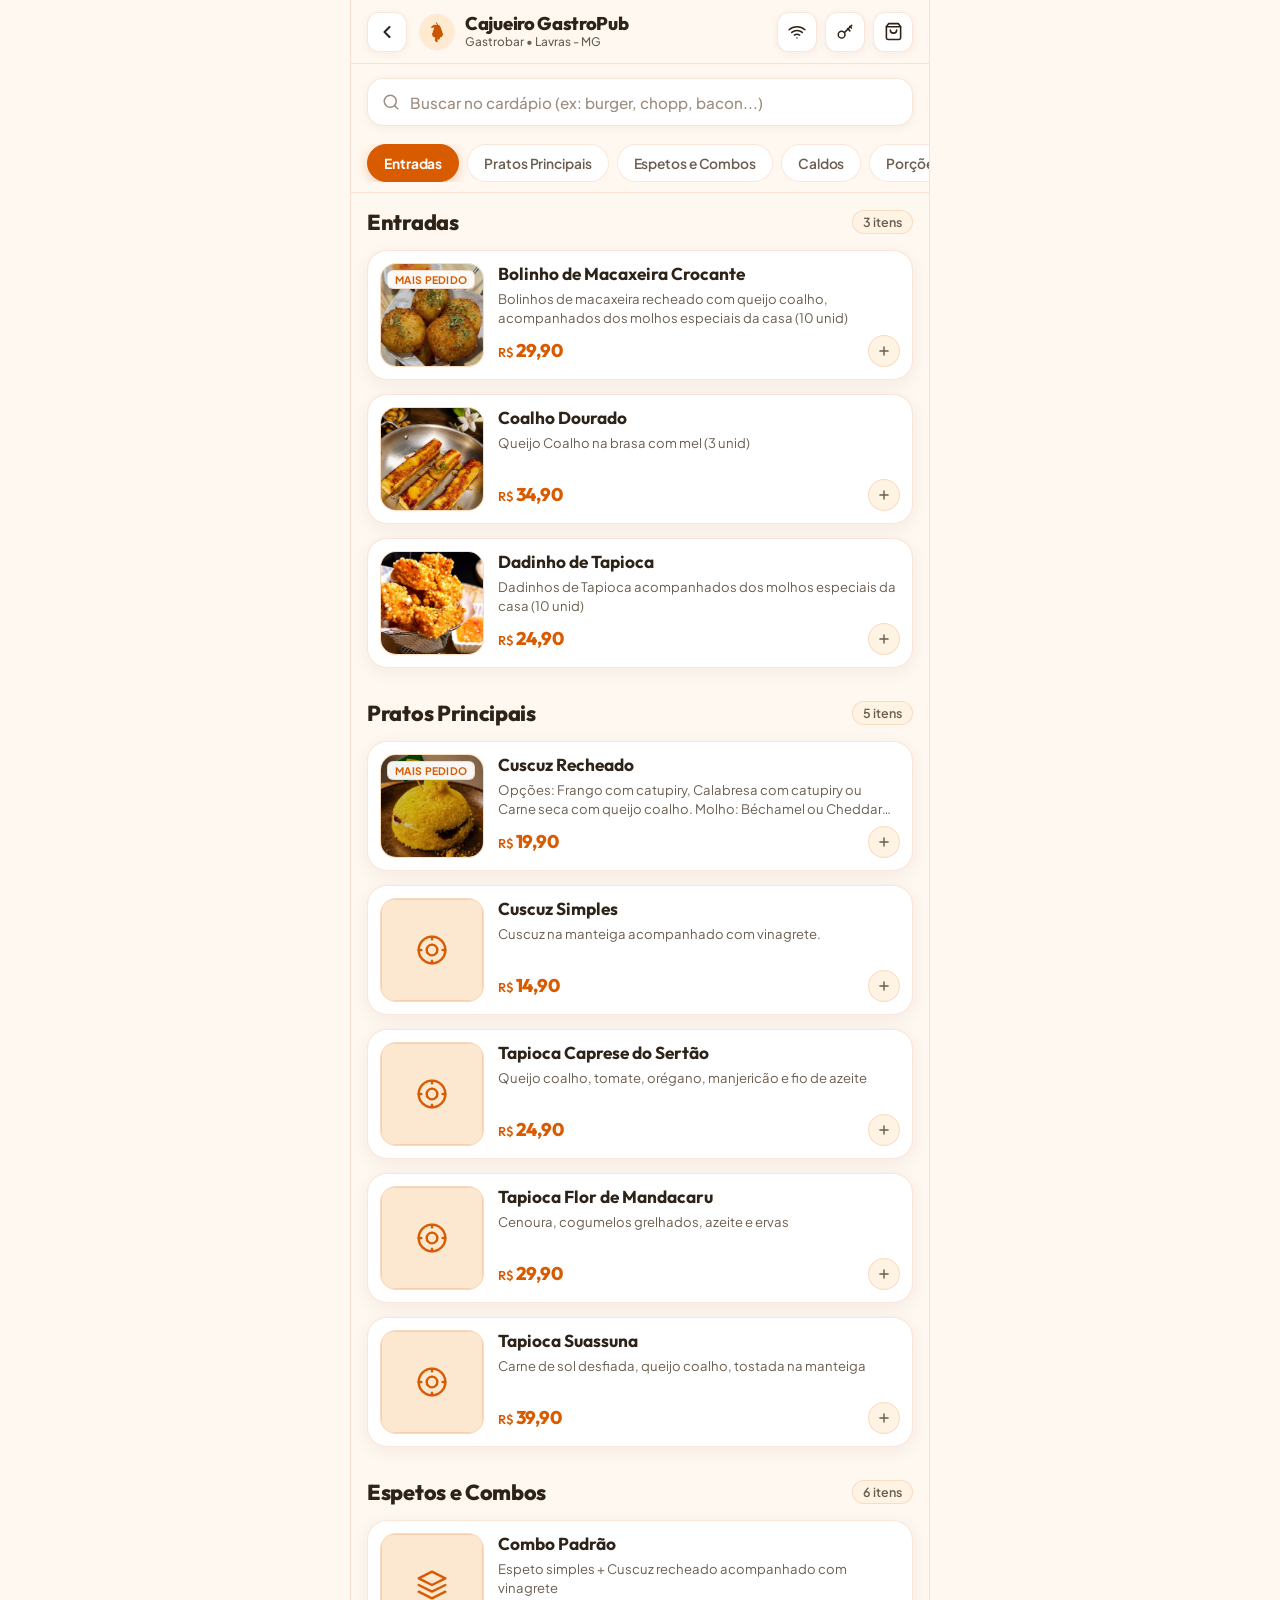
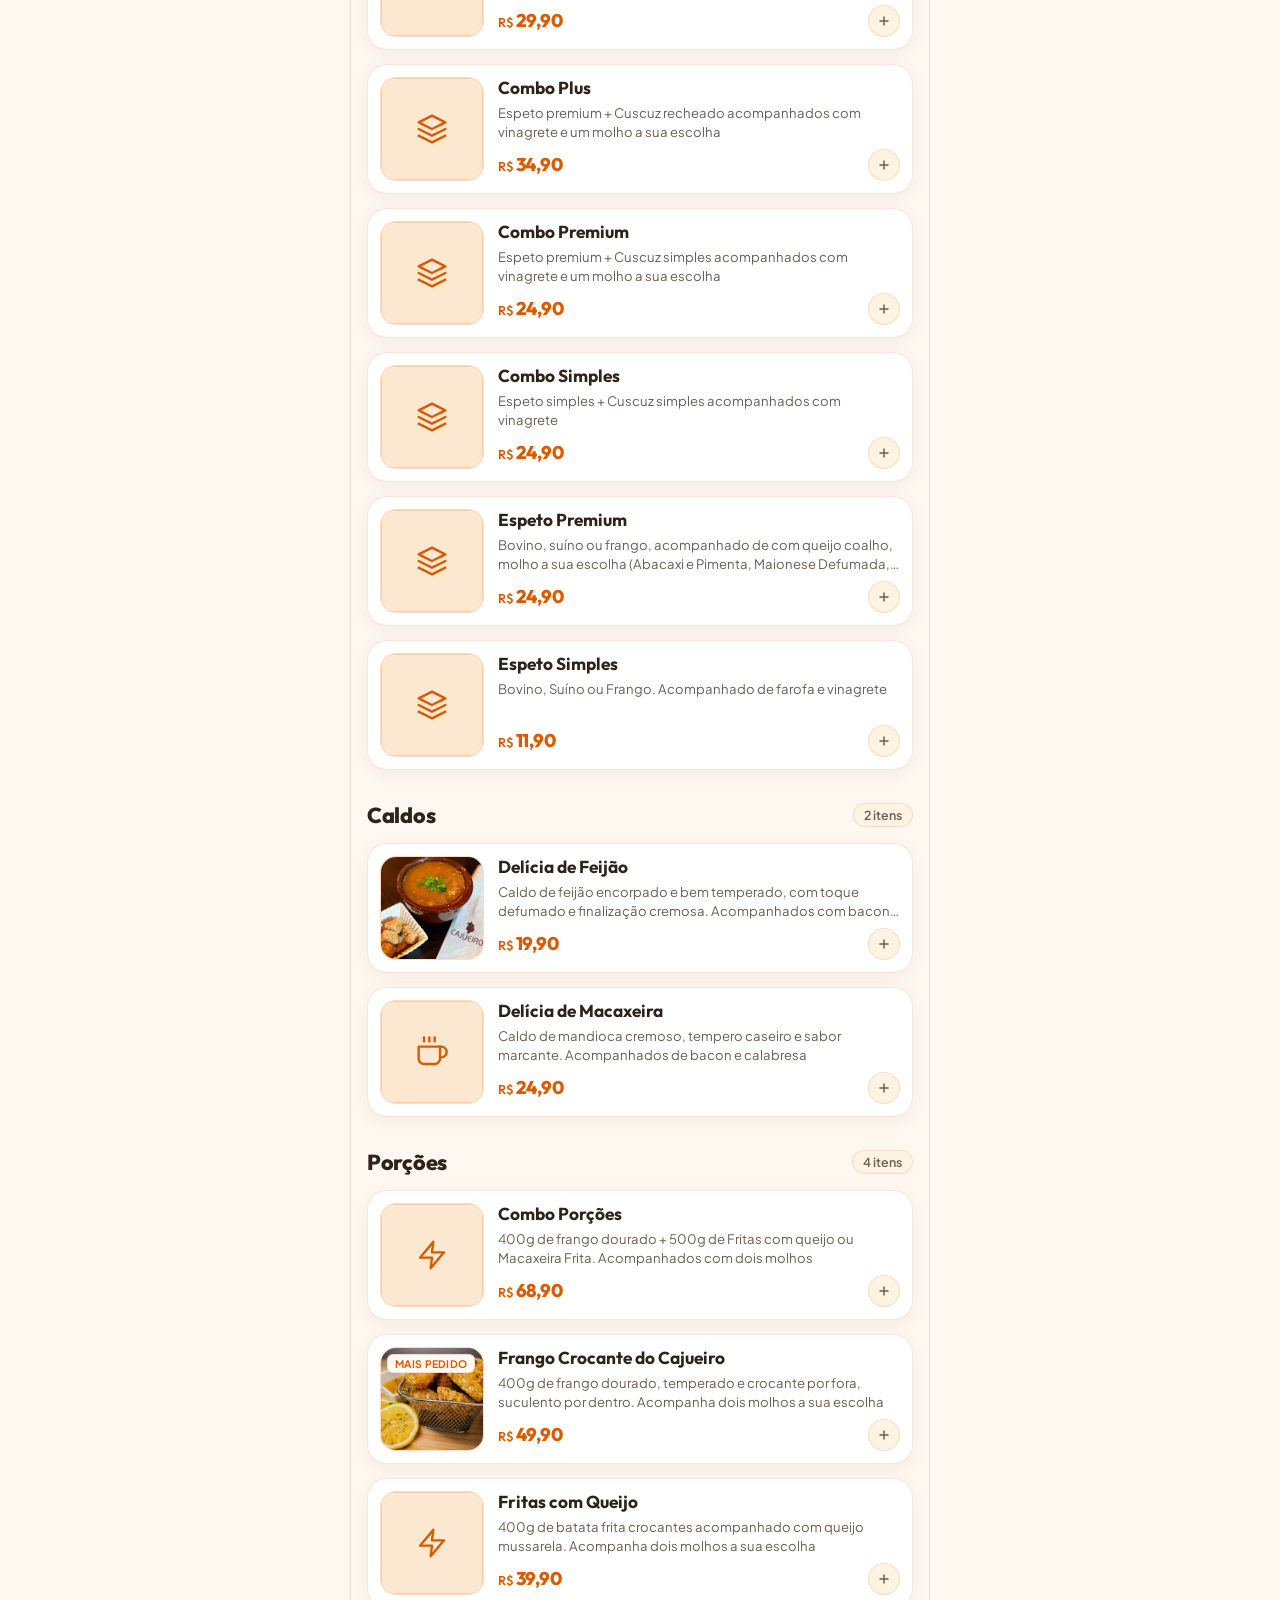
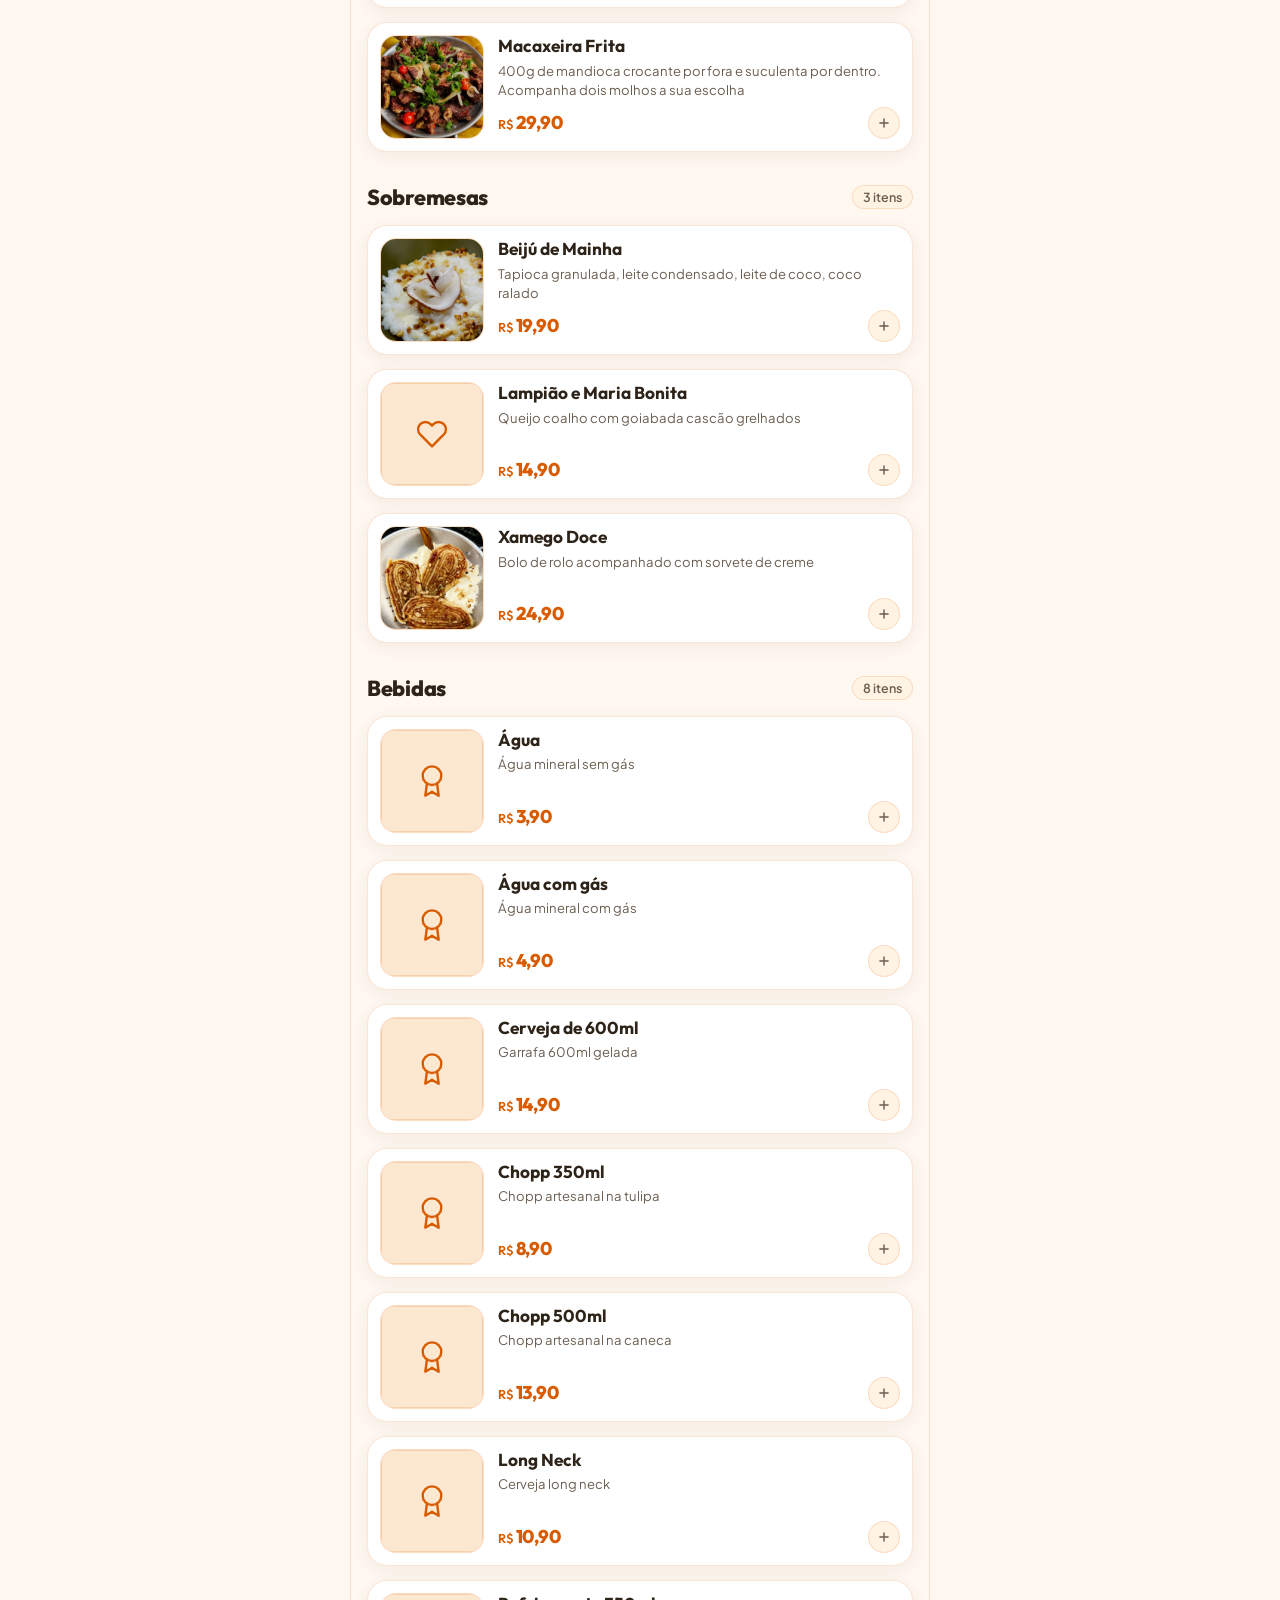
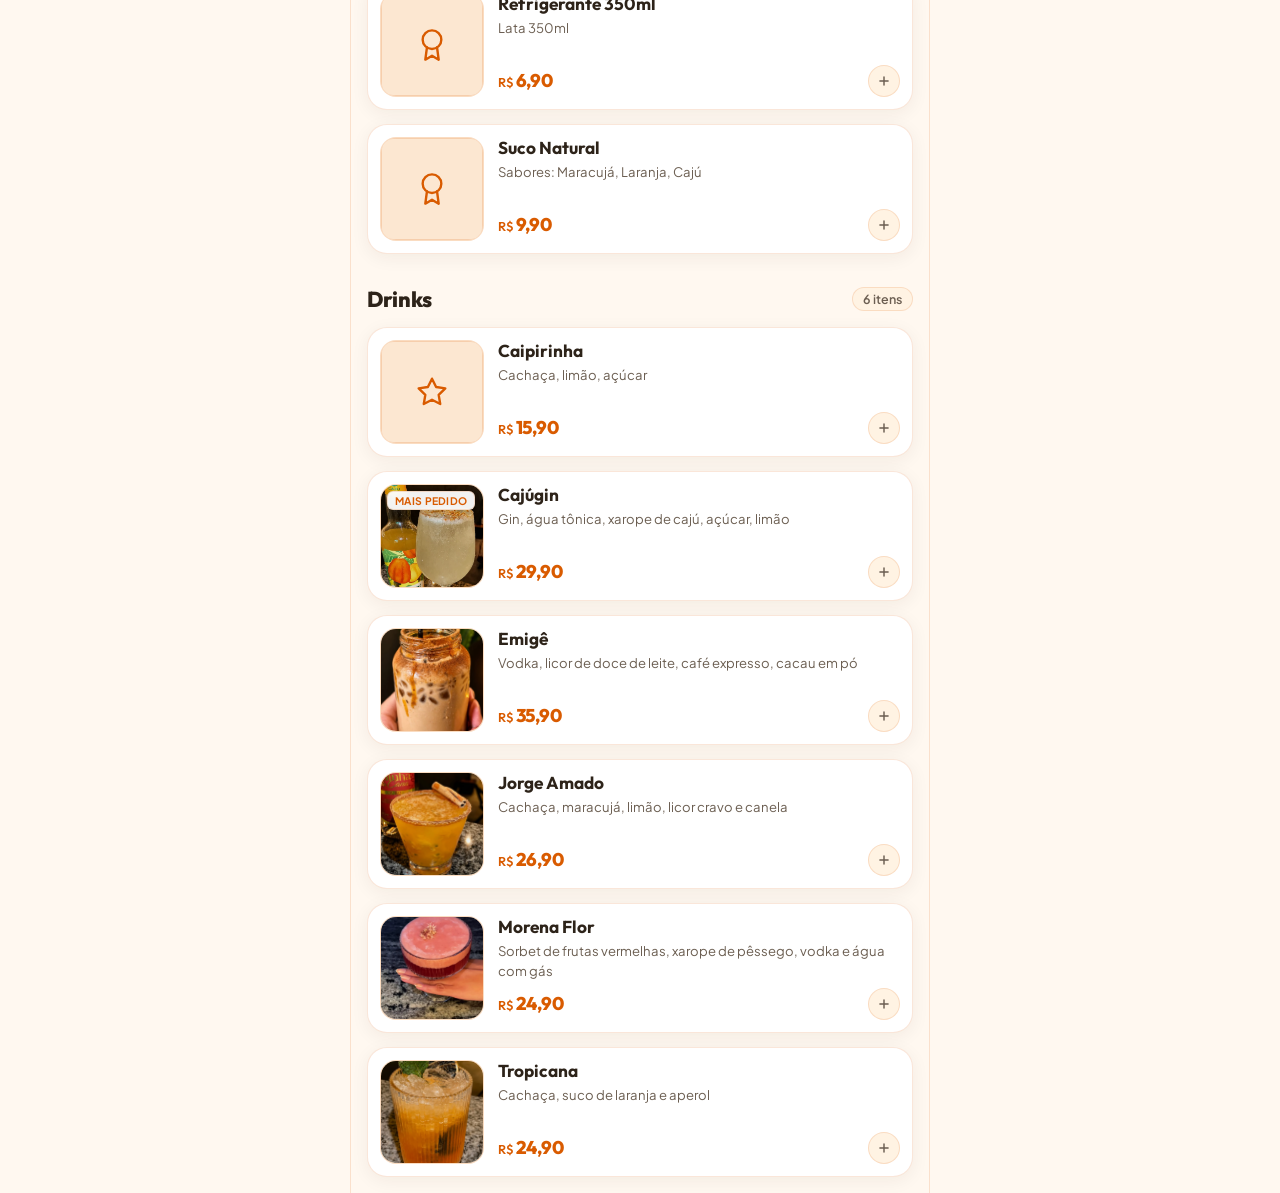
==== commit ee7b8cc1: "feat: migracao completa cardapio Cajueiro GastroPub, paleta visual, catalogo e integracoes" ====
--- a/cardapio.html
+++ b/cardapio.html
@@ -5,21 +5,21 @@
   <meta charset="UTF-8">
   <meta name="viewport"
     content="width=device-width, initial-scale=1.0, maximum-scale=1.0, user-scalable=no, viewport-fit=cover">
-  <meta name="theme-color" content="#FAF9F5">
+  <meta name="theme-color" content="#FFF8F0">
   <meta name="apple-mobile-web-app-status-bar-style" content="default">
   <meta name="description"
-    content="Cardápio Digital O Sobrado — Hambúrgueres artesanais, porções especiais, chopp gelado e sobremesas. Peça em sua mesa com rapidez e elegância.">
+    content="Cajueiro GastroPub — Gastrobar em Lavras - MG. Entradas, pratos principais, espetos, caldos, porções, drinks e sobremesas. Peça em sua mesa com rapidez e elegância.">
 
   <!-- Open Graph / WhatsApp Preview -->
   <meta property="og:type" content="website">
-  <meta property="og:title" content="Cardápio Digital — O Sobrado">
+  <meta property="og:title" content="Cajueiro GastroPub • Cardápio Digital">
   <meta property="og:description"
-    content="Conheça nossos burgers artesanais grelhados no fogo, porções e chopp fresco.">
-  <meta property="og:image" content="assets/images/products/burger-sobrado.jpg">
+    content="Gastrobar • Funcionamos de quarta a sábado, das 19h à 00h • Lavras - MG">
+  <meta property="og:image" content="assets/images/logo.jpg">
   <meta property="og:locale" content="pt_BR">
-  <meta property="og:site_name" content="O Sobrado">
-
-  <title>Hamburgueria Texas - Cardápio Digital</title>
+  <meta property="og:site_name" content="Cajueiro GastroPub">
+
+  <title>Cajueiro GastroPub • Cardápio Digital</title>
 
   <!-- Favicon -->
   <link rel="icon" type="image/jpeg" href="assets/images/logo.jpg">
@@ -74,11 +74,11 @@
 
         <!-- Marca e Título -->
         <div class="header-brand">
-          <img src="assets/images/logo.jpg" alt="Logo Hamburgueria Texas" class="header-logo-mini" width="34"
+          <img src="assets/images/logo.jpg" alt="Logo Cajueiro GastroPub" class="header-logo-mini" width="34"
             height="34" />
           <div class="header-title-box">
-            <span class="header-title">Hamburgueria Texas</span>
-            <span class="header-desc">Burger & Pizza</span>
+            <span class="header-title">Cajueiro GastroPub</span>
+            <span class="header-desc">Gastrobar • Lavras - MG</span>
           </div>
         </div>
       </div>
@@ -295,7 +295,7 @@
           </svg>
         </div>
 
-        <h2 class="wifi-modal-title" id="wifiModalTitle">Wi-Fi Hamburgueria Texas</h2>
+        <h2 class="wifi-modal-title" id="wifiModalTitle">Wi-Fi Cajueiro GastroPub</h2>
         <p class="wifi-modal-desc">Conecte-se gratuitamente à nossa rede exclusiva para clientes.</p>
 
         <!-- Visualização Padrão das Credenciais -->
@@ -314,11 +314,11 @@
         <div class="wifi-edit-form" id="wifiEditForm" style="display: none;">
           <div class="wifi-edit-field">
             <label class="wifi-edit-label" for="wifiEditSsidInput">Nome da Rede (SSID)</label>
-            <input type="text" class="wifi-edit-input" id="wifiEditSsidInput" placeholder="Ex: Texas - Clientes" autocomplete="off" />
+            <input type="text" class="wifi-edit-input" id="wifiEditSsidInput" placeholder="Ex: Cajueiro GastroPub" autocomplete="off" />
           </div>
           <div class="wifi-edit-field">
             <label class="wifi-edit-label" for="wifiEditPasswordInput">Senha de Acesso</label>
-            <input type="text" class="wifi-edit-input" id="wifiEditPasswordInput" placeholder="Ex: texashamburgueria" autocomplete="off" />
+            <input type="text" class="wifi-edit-input" id="wifiEditPasswordInput" placeholder="Ex: cajueirogastropub" autocomplete="off" />
           </div>
           <div class="wifi-edit-actions">
             <button type="button" class="btn-wifi-edit-cancel" id="btnCancelWifiEdit">Cancelar</button>
@@ -437,7 +437,14 @@
               </label>
               <div class="admin-select-wrapper">
                 <select id="adminProdCategory" class="admin-form-select" required>
-                  <!-- Opções preenchidas dinamicamente via JS -->
+                  <option value="entradas">Entradas</option>
+                  <option value="pratos-principais">Pratos Principais</option>
+                  <option value="espetos">Espetos e Combos</option>
+                  <option value="caldos">Caldos</option>
+                  <option value="porcoes">Porções</option>
+                  <option value="sobremesas">Sobremesas</option>
+                  <option value="bebidas">Bebidas</option>
+                  <option value="drinks">Drinks</option>
                 </select>
                 <span class="admin-select-arrow" aria-hidden="true">
                   <svg width="14" height="14" viewBox="0 0 24 24" fill="none" stroke="currentColor" stroke-width="2.5" stroke-linecap="round" stroke-linejoin="round">
--- a/assets/css/styles.css
+++ b/assets/css/styles.css
@@ -1,51 +1,54 @@
 /* =====================================================================
-   TEXAS — CARDÁPIO DIGITAL & HUB NFC
-   Design System Light Theme: Leve, Limpo, Sofisticado e Minimalista
+   CAJUEIRO GASTROPUB â€” CARDÃPIO DIGITAL & HUB NFC (LAVRAS - MG)
+   Design System Light Theme: Acolhedor, Sofisticado e GastronÃ´mico
    ===================================================================== */
 
 @import url('https://fonts.googleapis.com/css2?family=Outfit:wght@400;500;600;700;800&family=Plus+Jakarta+Sans:wght@400;500;600;700&display=swap');
 
 :root {
-  /* 1. Paleta de Superfícies (Branco Minimalista & Limpo) */
-  --bg-main: #FFFFFF;             /* Fundo 100% branco e arejado */
-  --bg-main-alt: #FAF6F6;         /* Off-white com leve nuance vinho nobre */
-  --bg-card: #FFFFFF;             /* Cartões brancos para destaque limpo dos itens */
-  --bg-card-hover: #FDF9F9;       /* Micro-hover suave */
-  --bg-input: #FAF5F5;            /* Fundo suave para inputs */
-  --bg-chip: #F5EEEE;             /* Chips inativos com toque suave de vinho */
-  --bg-chip-hover: #ECE2E2;       /* Hover dos chips */
-  --bg-glass: rgba(255, 255, 255, 0.94); /* Vidro fosco translúcido no topo */
-
-  /* 2. Cores da Marca — Hamburgueria Texas (Vinho Rústico Protagonista) */
-  --brand-terracotta: #4A121A;        /* Tom vinho/bordô encorpado como cor principal de ação */
-  --brand-terracotta-hover: #380C13;  /* Vinho mais escuro e imponente para hover/clique */
-  --brand-terracotta-light: #F7EBEB;  /* Fundo sutil avermelhado para ícones e tags */
-  --brand-terracotta-border: #E8CFD2; /* Borda delicada com tom de vinho suave */
-  --brand-amber: #E89D35;             /* Mostarda/ouro texano para selos e estrelas */
-
-  /* 3. Selo de Mesa e Status (Verde Sálvia) */
+  /* 1. Paleta de SuperfÃ­cies (Bege Claro Acolhedor & Branco Puro) */
+  --bg-main: #FFF8F0;             /* Cor de Fundo da AplicaÃ§Ã£o: Bege claro acolhedor */
+  --bg-main-alt: #FFF3E3;         /* Fundo secundÃ¡rio suave / contraste sutil */
+  --bg-card: #FFFFFF;             /* SuperfÃ­cie dos Cards branca para destaque limpo */
+  --bg-card-hover: #FFFDFB;       /* Micro-hover suave */
+  --bg-input: #FFFFFF;            /* Fundo suave para inputs */
+  --bg-chip: #FFEBD6;             /* Chips inativos com nuance suave de caju */
+  --bg-chip-hover: #FEDCBD;       /* Hover dos chips */
+  --bg-glass: rgba(255, 248, 240, 0.94); /* Vidro fosco translÃºcido no topo */
+
+  /* 2. Cores da Marca â€” Cajueiro GastroPub (Laranja Caju / Terracota) */
+  --primary: #D95B00;                 /* Tom PrimÃ¡rio (Laranja Caju / Terracota) */
+  --primary-hover: #B84A00;           /* Tom PrimÃ¡rio Hover / Destaque Escuro */
+  --primary-light: rgba(217, 91, 0, 0.1); /* Tom PrimÃ¡rio Suave / Fundo de Destaques */
+  --brand-terracotta: #D95B00;        /* Laranja Caju / Terracota protagonista */
+  --brand-terracotta-hover: #B84A00;  /* Tom primÃ¡rio hover / destaque escuro */
+  --brand-terracotta-light: rgba(217, 91, 0, 0.1);  /* Tom primÃ¡rio suave / fundo de destaques */
+  --brand-terracotta-border: rgba(217, 91, 0, 0.18); /* Borda delicada com tom de caju */
+  --brand-amber: #E68A00;             /* Dourado caju para selos e estrelas */
+
+  /* 3. Selo de Mesa e Status (Verde SÃ¡lvia) */
   --status-table-bg: #EAF6EE;
   --status-table-border: #C6E7D2;
   --status-table-text: #237841;
   --status-table-dot: #2E9B54;
 
   /* 4. Tipografia & Hierarquia de Contraste */
-  --text-primary: #241114;          /* Marrom/vinho bem escuro de alto contraste */
-  --text-heading: #4A121A;          /* Vinho forte nos títulos, seções e categorias */
-  --text-secondary: #6E5356;        /* Ingredientes e descrições técnicas */
-  --text-dim: #997E81;              /* Placeholders e textos discretos */
-  --text-white: #FFFFFF;            /* Texto branco sobre botões vinho */
-
-  /* 5. Bordas e Sombras Suaves */
-  --border-subtle: #EFE6E6;         /* Linha sutil padrão */
-  --border-divider: #F6EEEE;        /* Divisores internos */
-  --border-focus: #4A121A;          /* Anel de foco no tom vinho da marca */
-
-  --shadow-sm: 0 2px 8px rgba(74, 18, 26, 0.04);
-  --shadow-card: 0 4px 20px rgba(74, 18, 26, 0.05);
-  --shadow-card-hover: 0 8px 26px rgba(74, 18, 26, 0.08);
-  --shadow-drawer: 0 -10px 40px rgba(74, 18, 26, 0.12);
-  --shadow-modal: 0 16px 40px rgba(74, 18, 26, 0.14);
+  --text-primary: #2D2319;          /* Cor do Texto Principal: marrom bistrÃ´ profundo */
+  --text-heading: #2D2319;          /* Marrom bistrÃ´ para tÃ­tulos e seÃ§Ãµes */
+  --text-secondary: #6B5E51;        /* Cor do Texto SecundÃ¡rio: ingredientes e descriÃ§Ãµes */
+  --text-dim: #9C8E80;              /* Placeholders e textos discretos */
+  --text-white: #FFFFFF;            /* Texto branco sobre botÃµes primÃ¡rios */
+
+  /* 5. Bordas Sutis e Sombras Suaves */
+  --border-subtle: rgba(217, 91, 0, 0.15); /* Bordas Sutis */
+  --border-divider: rgba(217, 91, 0, 0.10); /* Divisores internos */
+  --border-focus: #D95B00;          /* Anel de foco no tom primÃ¡rio da marca */
+
+  --shadow-sm: 0 2px 8px rgba(45, 35, 25, 0.05);
+  --shadow-card: 0 4px 18px rgba(45, 35, 25, 0.06);
+  --shadow-card-hover: 0 8px 24px rgba(217, 91, 0, 0.12);
+  --shadow-drawer: 0 -10px 40px rgba(45, 35, 25, 0.14);
+  --shadow-modal: 0 16px 40px rgba(45, 35, 25, 0.16);
 
   /* 6. Medidas e Geometria */
   --font-heading: 'Outfit', -apple-system, BlinkMacSystemFont, sans-serif;
@@ -138,7 +141,7 @@
   z-index: 1;
 }
 
-/* Identidade Centralizada do Sobrado (Clean & Minimalista) */
+/* Identidade Centralizada do Cajueiro GastroPub (Clean & Sofisticado) */
 .hub-identity {
   display: flex;
   flex-direction: column;
@@ -224,7 +227,7 @@
   50% { transform: scale(1.15); opacity: 1; }
 }
 
-/* Lista de Ações do Hub */
+/* Lista de AÃ§Ãµes do Hub */
 .hub-actions {
   display: flex;
   flex-direction: column;
@@ -309,7 +312,7 @@
   color: var(--brand-terracotta);
 }
 
-/* Botão 1: Ver Cardápio (Ação Principal com Acento Terracota Nobre) */
+/* BotÃ£o 1: Ver CardÃ¡pio (AÃ§Ã£o Principal com Acento Terracota Nobre) */
 .hub-btn-primary {
   border-color: var(--brand-terracotta-border);
   background-color: #FFFFFF;
@@ -329,20 +332,20 @@
   color: var(--brand-terracotta);
 }
 
-/* Botão 2: Instagram */
+/* BotÃ£o 2: Instagram */
 .hub-btn-instagram .hub-btn-icon {
   background: linear-gradient(135deg, #FFF0F5 0%, #FFE4E6 100%);
   border-color: #FBCFE8;
   color: #E1306C;
 }
 
-/* Botão 3: Wi-Fi */
+/* BotÃ£o 3: Wi-Fi */
 .hub-btn-wifi .hub-btn-icon {
   background-color: #F7F5F0;
   color: var(--text-primary);
 }
 
-/* Botão 4: Avaliação no Google & Estilos Link-Card */
+/* BotÃ£o 4: AvaliaÃ§Ã£o no Google & Estilos Link-Card */
 .link-card {
   display: flex;
   align-items: center;
@@ -420,7 +423,7 @@
   color: #E5A000;
 }
 
-/* Rodapé do Hub */
+/* RodapÃ© do Hub */
 .hub-footer {
   margin-top: auto;
   text-align: center;
@@ -446,7 +449,7 @@
 }
 
 /* =====================================================================
-   2. CARDÁPIO DIGITAL (CARDAPIO.HTML)
+   2. CARDÃPIO DIGITAL (CARDAPIO.HTML)
    ===================================================================== */
 
 /* Header Compacto Sticky */
@@ -628,13 +631,13 @@
   display: flex;
   align-items: center;
   justify-content: center;
-  box-shadow: 0 2px 6px rgba(200, 90, 23, 0.45);
+  box-shadow: 0 2px 6px rgba(217, 91, 0, 0.45);
   border: 2px solid #FFFFFF;
   line-height: 1;
   transition: transform 0.2s cubic-bezier(0.175, 0.885, 0.32, 1.275);
 }
 
-/* Barra de Pesquisa Rápida */
+/* Barra de Pesquisa RÃ¡pida */
 .search-container {
   padding: 14px 16px 8px 16px;
   position: relative;
@@ -654,7 +657,7 @@
 
 .search-input-wrapper:focus-within {
   border-color: var(--brand-terracotta);
-  box-shadow: 0 0 0 3px rgba(200, 90, 23, 0.12);
+  box-shadow: 0 0 0 3px rgba(217, 91, 0, 0.12);
 }
 
 .search-icon {
@@ -734,9 +737,9 @@
   padding: 8px 16px;
   min-height: 38px;
   border-radius: var(--radius-full);
-  background-color: #F0EFEA;
-  border: 1px solid var(--border-subtle);
-  color: #555555;
+  background-color: var(--bg-card);
+  border: 1px solid var(--border-subtle);
+  color: var(--text-secondary);
   font-size: 0.86rem;
   font-weight: 600;
   white-space: nowrap;
@@ -747,21 +750,21 @@
 }
 
 .category-tab:hover {
-  background-color: #E8E6E0;
-  color: var(--text-primary);
-  border-color: #D8D4CC;
+  background-color: var(--bg-chip);
+  color: var(--text-primary);
+  border-color: var(--brand-terracotta-border);
 }
 
 .category-tab.active {
   background-color: var(--brand-terracotta);
   color: #FFFFFF;
   border-color: var(--brand-terracotta);
-  box-shadow: 0 3px 12px rgba(200, 90, 23, 0.24);
+  box-shadow: 0 3px 12px rgba(217, 91, 0, 0.28);
   font-weight: 700;
 }
 
 /* =====================================================================
-   SEÇÕES E LISTAGEM DE PRODUTOS
+   SEÃ‡Ã•ES E LISTAGEM DE PRODUTOS
    ===================================================================== */
 .menu-content {
   padding: 16px;
@@ -867,7 +870,7 @@
   transform: scale(1.04);
 }
 
-/* Fallback de mídia caso imagem falte */
+/* Fallback de mÃ­dia caso imagem falte */
 .media-fallback {
   width: 100%;
   height: 100%;
@@ -899,7 +902,7 @@
   box-shadow: 0 2px 6px rgba(0, 0, 0, 0.06);
 }
 
-/* Informações do Produto */
+/* InformaÃ§Ãµes do Produto */
 .product-card-info {
   display: flex;
   flex-direction: column;
@@ -1074,7 +1077,7 @@
   box-shadow: 0 1px 4px rgba(0, 0, 0, 0.35);
 }
 
-/* Mídia em destaque no topo do modal */
+/* MÃ­dia em destaque no topo do modal */
 .drawer-media-wrap,
 .modal-media,
 .modal-image-container {
@@ -1102,7 +1105,7 @@
   }
 }
 
-/* Vinheta suave no topo para destacar o handle e o botão fechar */
+/* Vinheta suave no topo para destacar o handle e o botÃ£o fechar */
 .drawer-media-wrap::before,
 .modal-media::before,
 .modal-image-container::before {
@@ -1133,7 +1136,7 @@
   display: block;
 }
 
-/* Regra e classe dedicada para manter o hambúrguer centralizado e visível por inteiro */
+/* Regra e classe dedicada para manter o hambÃºrguer centralizado e visÃ­vel por inteiro */
 .burger-focus,
 .drawer-media-img.burger-focus,
 .modal-media img.burger-focus,
@@ -1148,7 +1151,7 @@
   object-position: bottom center;
 }
 
-/* Imagens verticais ou que necessitem de acomodação completa sem cortes */
+/* Imagens verticais ou que necessitem de acomodaÃ§Ã£o completa sem cortes */
 .drawer-media-img.is-vertical,
 .drawer-media-img.contain-fit {
   object-fit: contain;
@@ -1168,7 +1171,7 @@
   pointer-events: none;
 }
 
-/* Botão Fechar Modal Flutuante com alto contraste e nitidez */
+/* BotÃ£o Fechar Modal Flutuante com alto contraste e nitidez */
 .btn-close-modal {
   position: absolute;
   top: 14px;
@@ -1203,7 +1206,7 @@
   transform: scale(0.92);
 }
 
-/* Conteúdo do Drawer */
+/* ConteÃºdo do Drawer */
 .drawer-body {
   padding: 18px 20px 24px 20px;
   overflow-y: auto;
@@ -1255,7 +1258,7 @@
   color: var(--text-secondary);
 }
 
-/* Seção de Ingredientes */
+/* SeÃ§Ã£o de Ingredientes */
 .drawer-section-title {
   font-family: var(--font-heading);
   font-size: 0.9rem;
@@ -1287,7 +1290,7 @@
 }
 
 .ingredient-pill::before {
-  content: "•";
+  content: "â€¢";
   color: var(--brand-terracotta);
   font-size: 1.15rem;
 }
@@ -1356,7 +1359,7 @@
   display: flex;
   align-items: center;
   justify-content: center;
-  box-shadow: 0 4px 16px rgba(200, 90, 23, 0.12);
+  box-shadow: 0 4px 16px rgba(217, 91, 0, 0.12);
   margin-bottom: 12px;
 }
 
@@ -1366,14 +1369,14 @@
   text-transform: uppercase;
   letter-spacing: 0.6px;
   color: var(--brand-terracotta);
-  background: rgba(200, 90, 23, 0.08);
+  background: rgba(217, 91, 0, 0.08);
   border: 1px solid var(--brand-terracotta-border);
   padding: 3px 12px;
   border-radius: var(--radius-full);
 }
 
 /* =====================================================================
-   SEÇÃO DE ADICIONAIS NO MODAL DE DETALHES (EXCLUSIVO AO CLICAR)
+   SEÃ‡ÃƒO DE ADICIONAIS NO MODAL DE DETALHES (EXCLUSIVO AO CLICAR)
    ===================================================================== */
 .drawer-addons-section {
   display: flex;
@@ -1436,7 +1439,7 @@
 .drawer-addon-item:has(.addon-checkbox:checked) {
   background-color: #FDF9F5;
   border-color: var(--brand-terracotta);
-  box-shadow: 0 2px 8px rgba(200, 90, 23, 0.08);
+  box-shadow: 0 2px 8px rgba(217, 91, 0, 0.08);
 }
 
 .drawer-addon-item-left {
@@ -1487,7 +1490,7 @@
   background-color: var(--brand-terracotta);
   border-color: var(--brand-terracotta);
   color: #FFFFFF;
-  box-shadow: 0 2px 6px rgba(200, 90, 23, 0.25);
+  box-shadow: 0 2px 6px rgba(217, 91, 0, 0.25);
 }
 
 .addon-name {
@@ -1511,7 +1514,7 @@
   letter-spacing: -0.2px;
 }
 
-/* Ações do Modal de Detalhes */
+/* AÃ§Ãµes do Modal de Detalhes */
 .drawer-actions {
   margin-top: 8px;
   display: flex;
@@ -1538,7 +1541,7 @@
   align-items: center;
   justify-content: center;
   gap: 10px;
-  box-shadow: 0 4px 16px rgba(200, 90, 23, 0.28);
+  box-shadow: 0 4px 16px rgba(217, 91, 0, 0.28);
   transition: transform 0.15s ease, background-color 0.15s ease;
 }
 
@@ -1569,7 +1572,7 @@
   align-items: center;
   justify-content: space-between;
   gap: 12px;
-  padding-right: 44px; /* Espaço para o botão fechar */
+  padding-right: 44px; /* EspaÃ§o para o botÃ£o fechar */
 }
 
 .cart-drawer-title {
@@ -1808,7 +1811,7 @@
   transform: scale(0.96);
 }
 
-/* Rodapé da Sacola */
+/* RodapÃ© da Sacola */
 .cart-drawer-footer {
   padding: 16px 20px 20px 20px;
   border-top: 1px solid var(--border-subtle);
@@ -1888,7 +1891,7 @@
   align-items: center;
   justify-content: center;
   gap: 10px;
-  box-shadow: 0 6px 20px rgba(200, 90, 23, 0.3);
+  box-shadow: 0 6px 20px rgba(217, 91, 0, 0.3);
   transition: transform 0.15s ease, background-color 0.15s ease;
 }
 
@@ -1996,7 +1999,7 @@
   justify-content: center;
   gap: 8px;
   transition: transform 0.15s ease, background-color 0.15s ease;
-  box-shadow: 0 4px 14px rgba(200, 90, 23, 0.25);
+  box-shadow: 0 4px 14px rgba(217, 91, 0, 0.25);
 }
 
 .btn-copy-wifi:hover {
@@ -2007,7 +2010,7 @@
   transform: scale(0.97);
 }
 
-/* Botão ADM: Alterar Dados do Wi-Fi */
+/* BotÃ£o ADM: Alterar Dados do Wi-Fi */
 .btn-admin-edit-wifi {
   width: 100%;
   min-height: 42px;
@@ -2027,7 +2030,7 @@
 }
 
 .btn-admin-edit-wifi:hover {
-  background-color: rgba(200, 90, 23, 0.08);
+  background-color: rgba(217, 91, 0, 0.08);
   border-style: solid;
 }
 
@@ -2035,7 +2038,7 @@
   transform: scale(0.98);
 }
 
-/* Formulário de Edição ADM do Wi-Fi */
+/* FormulÃ¡rio de EdiÃ§Ã£o ADM do Wi-Fi */
 .wifi-edit-form {
   background-color: var(--bg-main-alt);
   border: 1px solid var(--brand-terracotta-border);
@@ -2078,7 +2081,7 @@
 .wifi-edit-input:focus {
   outline: none;
   border-color: var(--brand-terracotta);
-  box-shadow: 0 0 0 3px rgba(200, 90, 23, 0.15);
+  box-shadow: 0 0 0 3px rgba(217, 91, 0, 0.15);
 }
 
 .wifi-edit-actions {
@@ -2115,7 +2118,7 @@
   font-size: 0.88rem;
   border: none;
   cursor: pointer;
-  box-shadow: 0 2px 8px rgba(200, 90, 23, 0.25);
+  box-shadow: 0 2px 8px rgba(217, 91, 0, 0.25);
   transition: all 0.15s ease;
 }
 
@@ -2141,7 +2144,7 @@
 }
 
 /* =====================================================================
-   5. FEEDBACK TOAST DE NOTIFICAÇÃO (CONTRASTE ELEGANTE)
+   5. FEEDBACK TOAST DE NOTIFICAÃ‡ÃƒO (CONTRASTE ELEGANTE)
    ===================================================================== */
 .toast-notice {
   position: fixed;
@@ -2178,7 +2181,7 @@
 }
 
 /* =====================================================================
-   6. MODO ADMINISTRADOR (ADM) — PAINEL, CONTROLES & FORMULÁRIOS
+   6. MODO ADMINISTRADOR (ADM) â€” PAINEL, CONTROLES & FORMULÃRIOS
    ===================================================================== */
 
 /* Ajustes de layout sticky quando em Modo ADM */
@@ -2205,7 +2208,7 @@
   top: 0;
   z-index: 105;
   width: 100%;
-  max-width: 580px; /* Alinhado ao container central do cardápio */
+  max-width: 580px; /* Alinhado ao container central do cardÃ¡pio */
   margin: 0 auto;
   box-sizing: border-box;
   padding: 8px 12px;
@@ -2267,7 +2270,7 @@
   }
 }
 
-/* Ações da Barra do ADM */
+/* AÃ§Ãµes da Barra do ADM */
 #adminTopBar .admin-bar-actions,
 .admin-top-bar-actions {
   display: flex;
@@ -2298,13 +2301,13 @@
   background-color: var(--brand-terracotta);
   color: #FFFFFF;
   border: 1px solid var(--brand-terracotta);
-  box-shadow: 0 2px 8px rgba(200, 90, 23, 0.25);
+  box-shadow: 0 2px 8px rgba(217, 91, 0, 0.25);
 }
 
 .btn-admin-bar-new:hover {
   background-color: var(--brand-terracotta-hover);
   transform: translateY(-1px);
-  box-shadow: 0 4px 12px rgba(200, 90, 23, 0.35);
+  box-shadow: 0 4px 12px rgba(217, 91, 0, 0.35);
 }
 
 .btn-admin-bar-new:active {
@@ -2329,7 +2332,7 @@
   transform: scale(0.96);
 }
 
-/* Ações Administrativas nos Cards de Produtos */
+/* AÃ§Ãµes Administrativas nos Cards de Produtos */
 .product-card-admin-actions {
   display: flex;
   align-items: center;
@@ -2510,7 +2513,7 @@
   margin-top: 18px;
 }
 
-/* Modal de Formulário de Produto */
+/* Modal de FormulÃ¡rio de Produto */
 #adminProductFormModal {
   align-items: center;
   justify-content: center;
@@ -2657,7 +2660,7 @@
 .admin-form-textarea:focus {
   outline: none;
   border-color: var(--brand-terracotta);
-  box-shadow: 0 0 0 3px rgba(200, 90, 23, 0.12);
+  box-shadow: 0 0 0 3px rgba(217, 91, 0, 0.12);
 }
 
 .admin-form-row {
@@ -2716,7 +2719,7 @@
   padding-left: 38px;
 }
 
-/* Upload e Pré-visualização de Foto do Produto */
+/* Upload e PrÃ©-visualizaÃ§Ã£o de Foto do Produto */
 .admin-upload-container {
   display: flex;
   flex-direction: column;
@@ -2768,7 +2771,7 @@
   border: 1px solid var(--border-subtle);
   border-radius: var(--radius-md);
   padding: 10px 12px;
-  box-shadow: 0 2px 8px rgba(74, 18, 26, 0.04);
+  box-shadow: var(--shadow-sm);
   animation: adminPreviewFadeIn 0.2s ease;
   box-sizing: border-box;
 }
@@ -2899,7 +2902,7 @@
   line-height: 1.35;
 }
 
-/* Container Expansível de Configuração de Adicionais */
+/* Container ExpansÃ­vel de ConfiguraÃ§Ã£o de Adicionais */
 #adminAddonsConfigSection,
 .admin-addons-config {
   background-color: #FFFFFF;
@@ -3116,7 +3119,7 @@
   color: #DC2626;
 }
 
-/* Seção para Novo Adicional Customizado */
+/* SeÃ§Ã£o para Novo Adicional Customizado */
 .admin-addon-new-box {
   border-top: 1px dashed var(--border-divider);
   padding-top: 8px;
@@ -3226,7 +3229,7 @@
   font-weight: 700;
 }
 
-/* Modal de Confirmação de Exclusão */
+/* Modal de ConfirmaÃ§Ã£o de ExclusÃ£o */
 .admin-confirm-box {
   width: 90%;
   max-width: 380px;
@@ -3354,3 +3357,4 @@
   }
 }
 
+
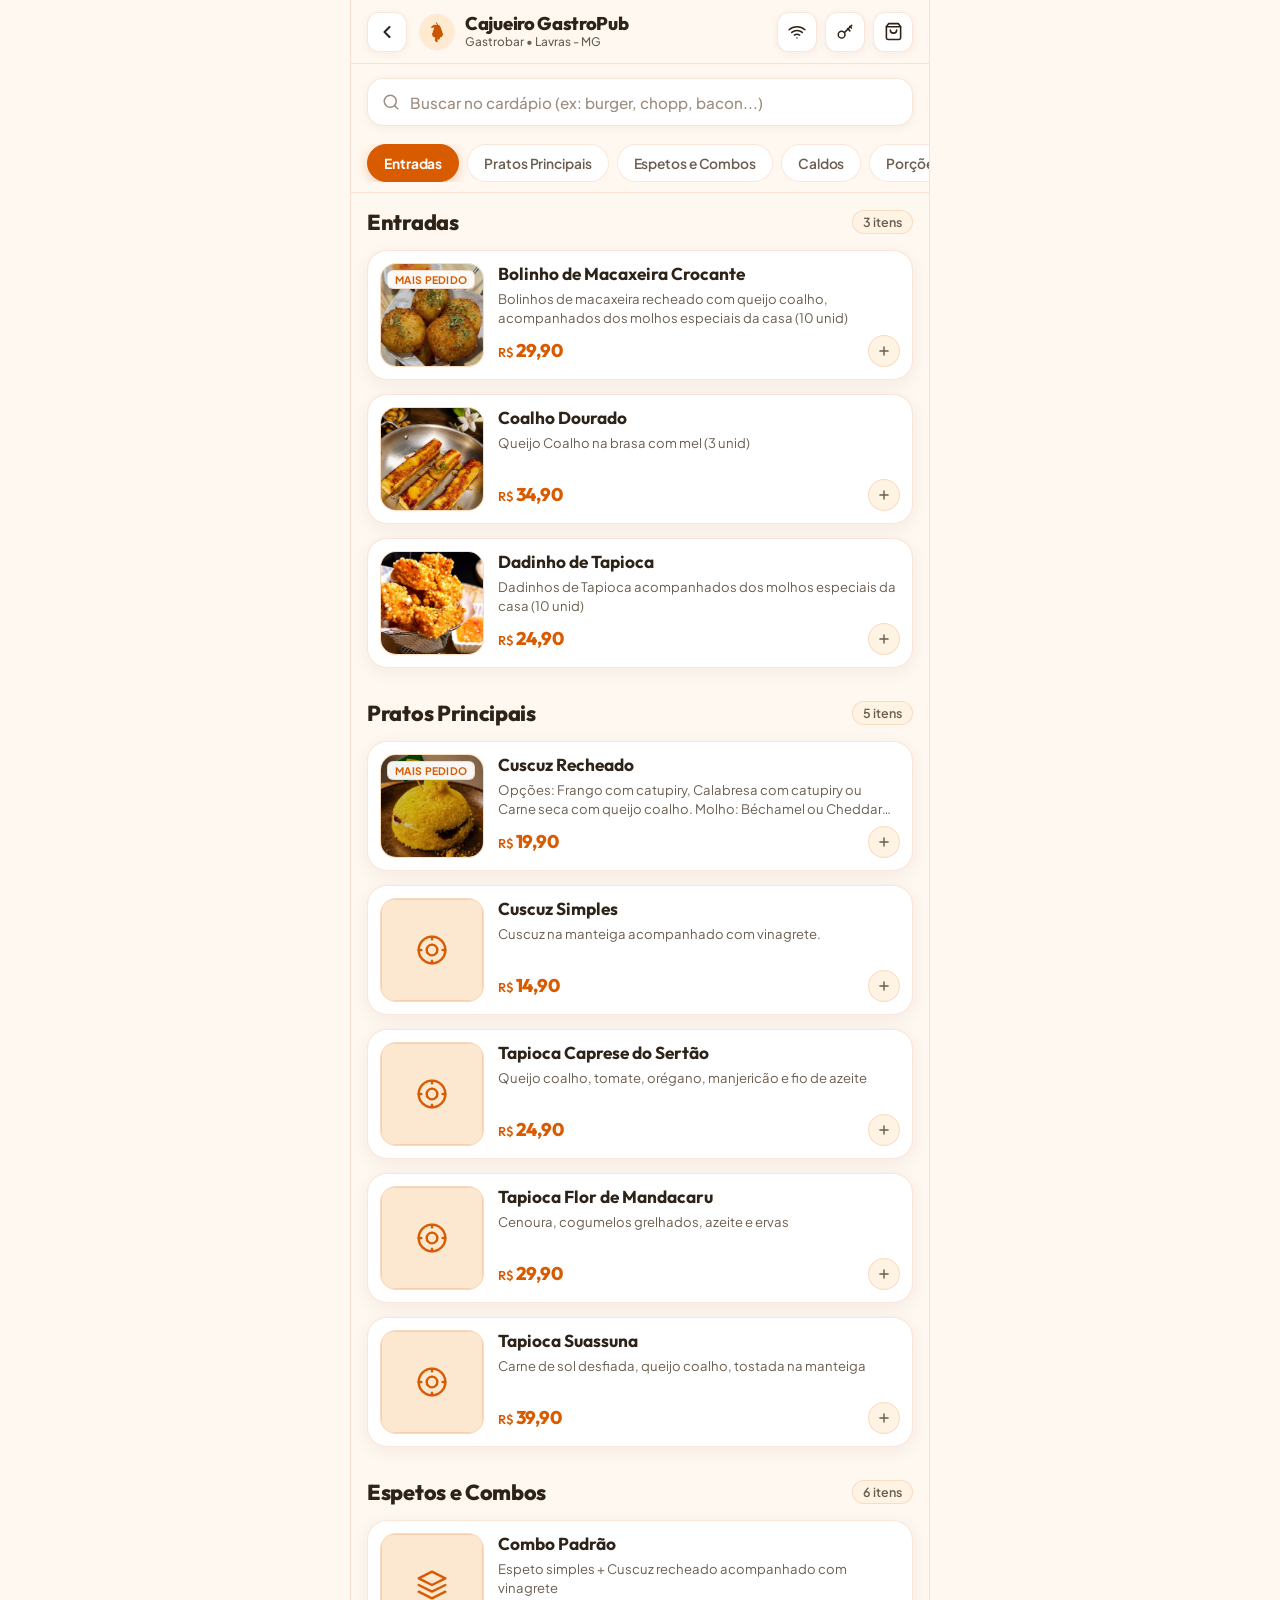
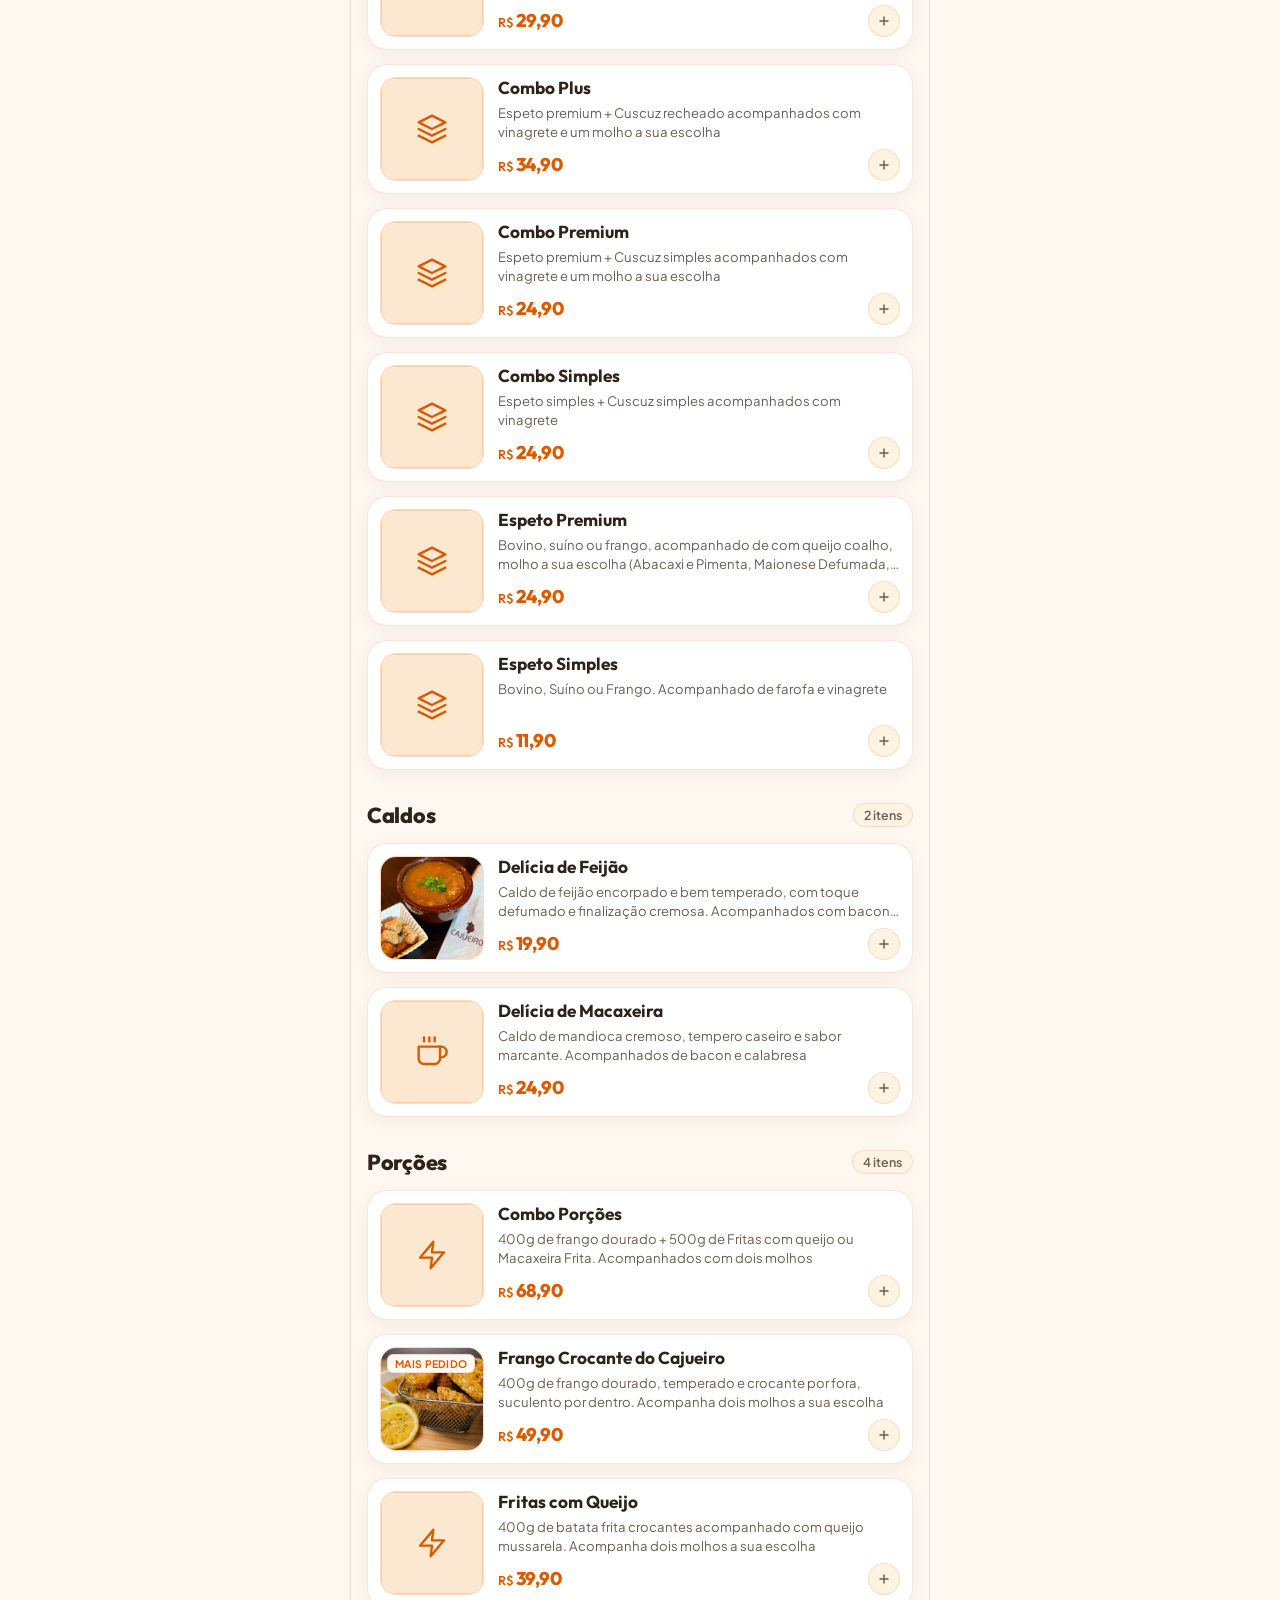
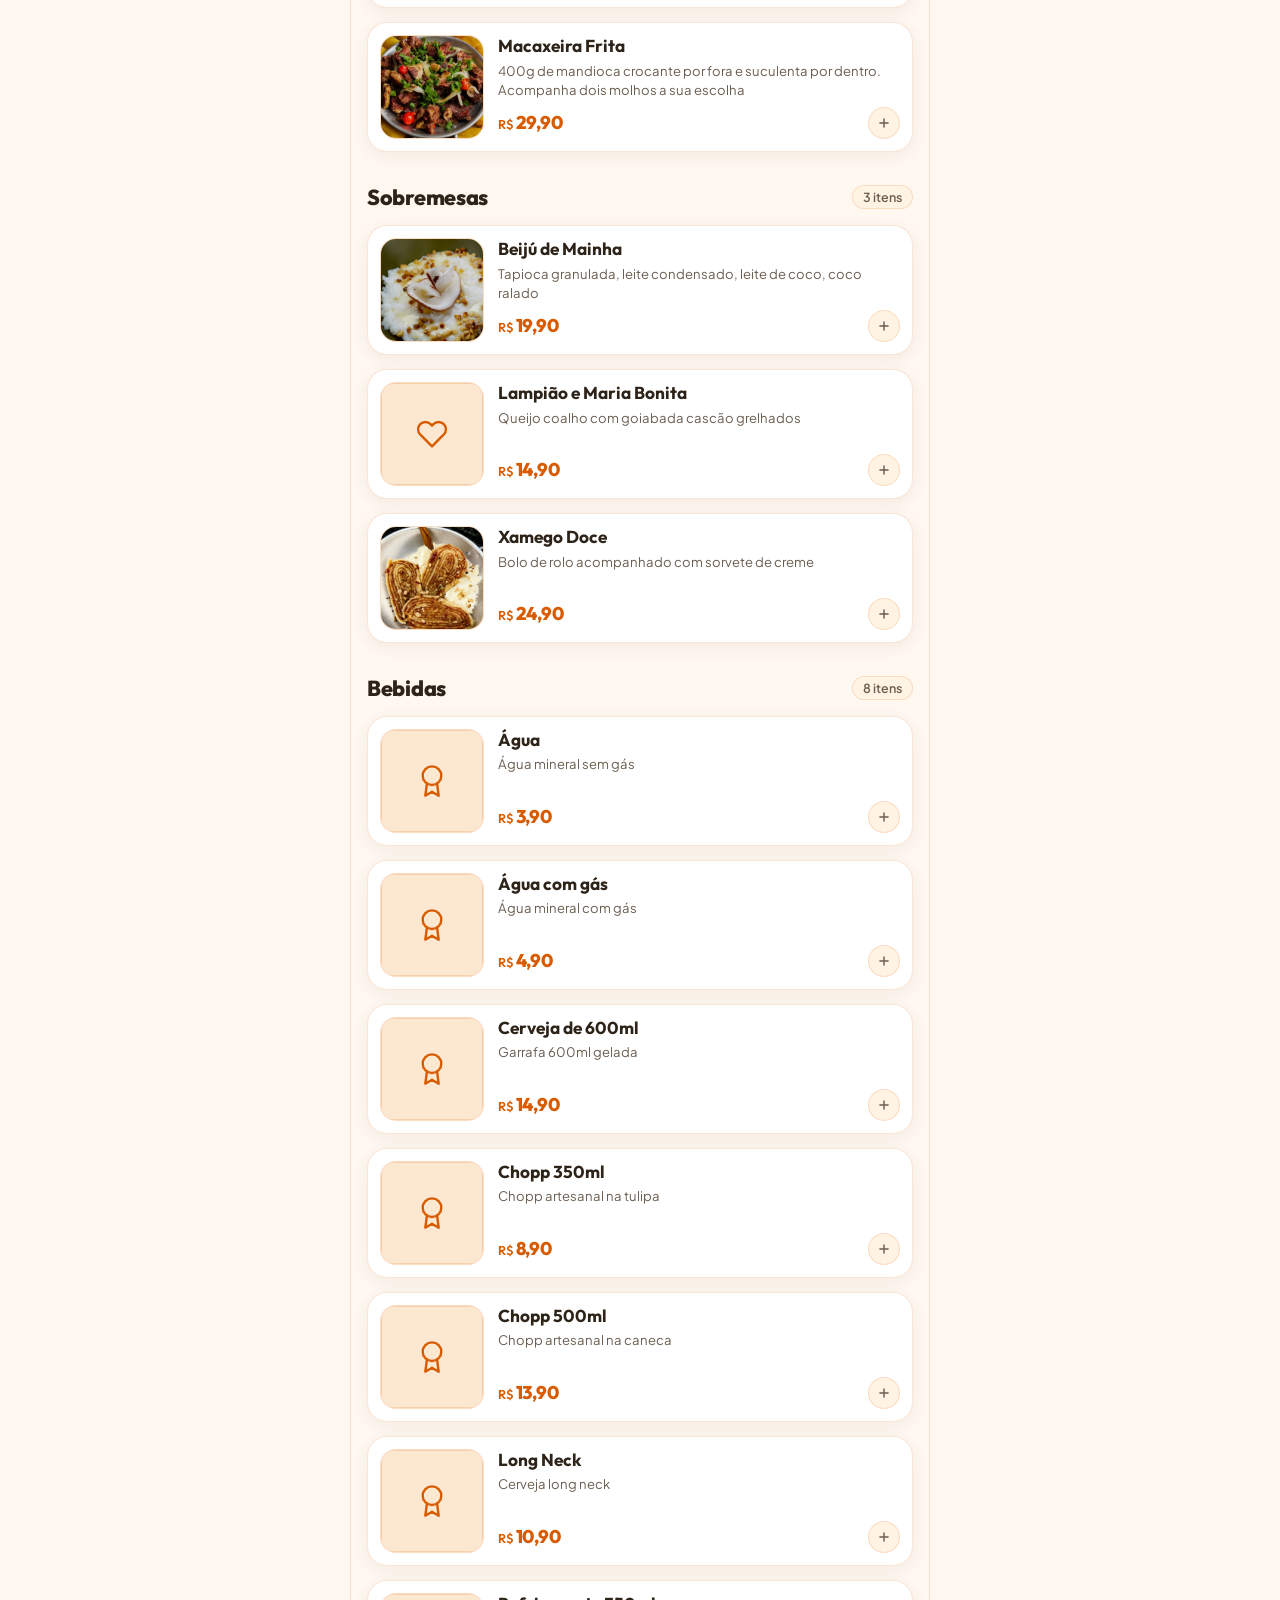
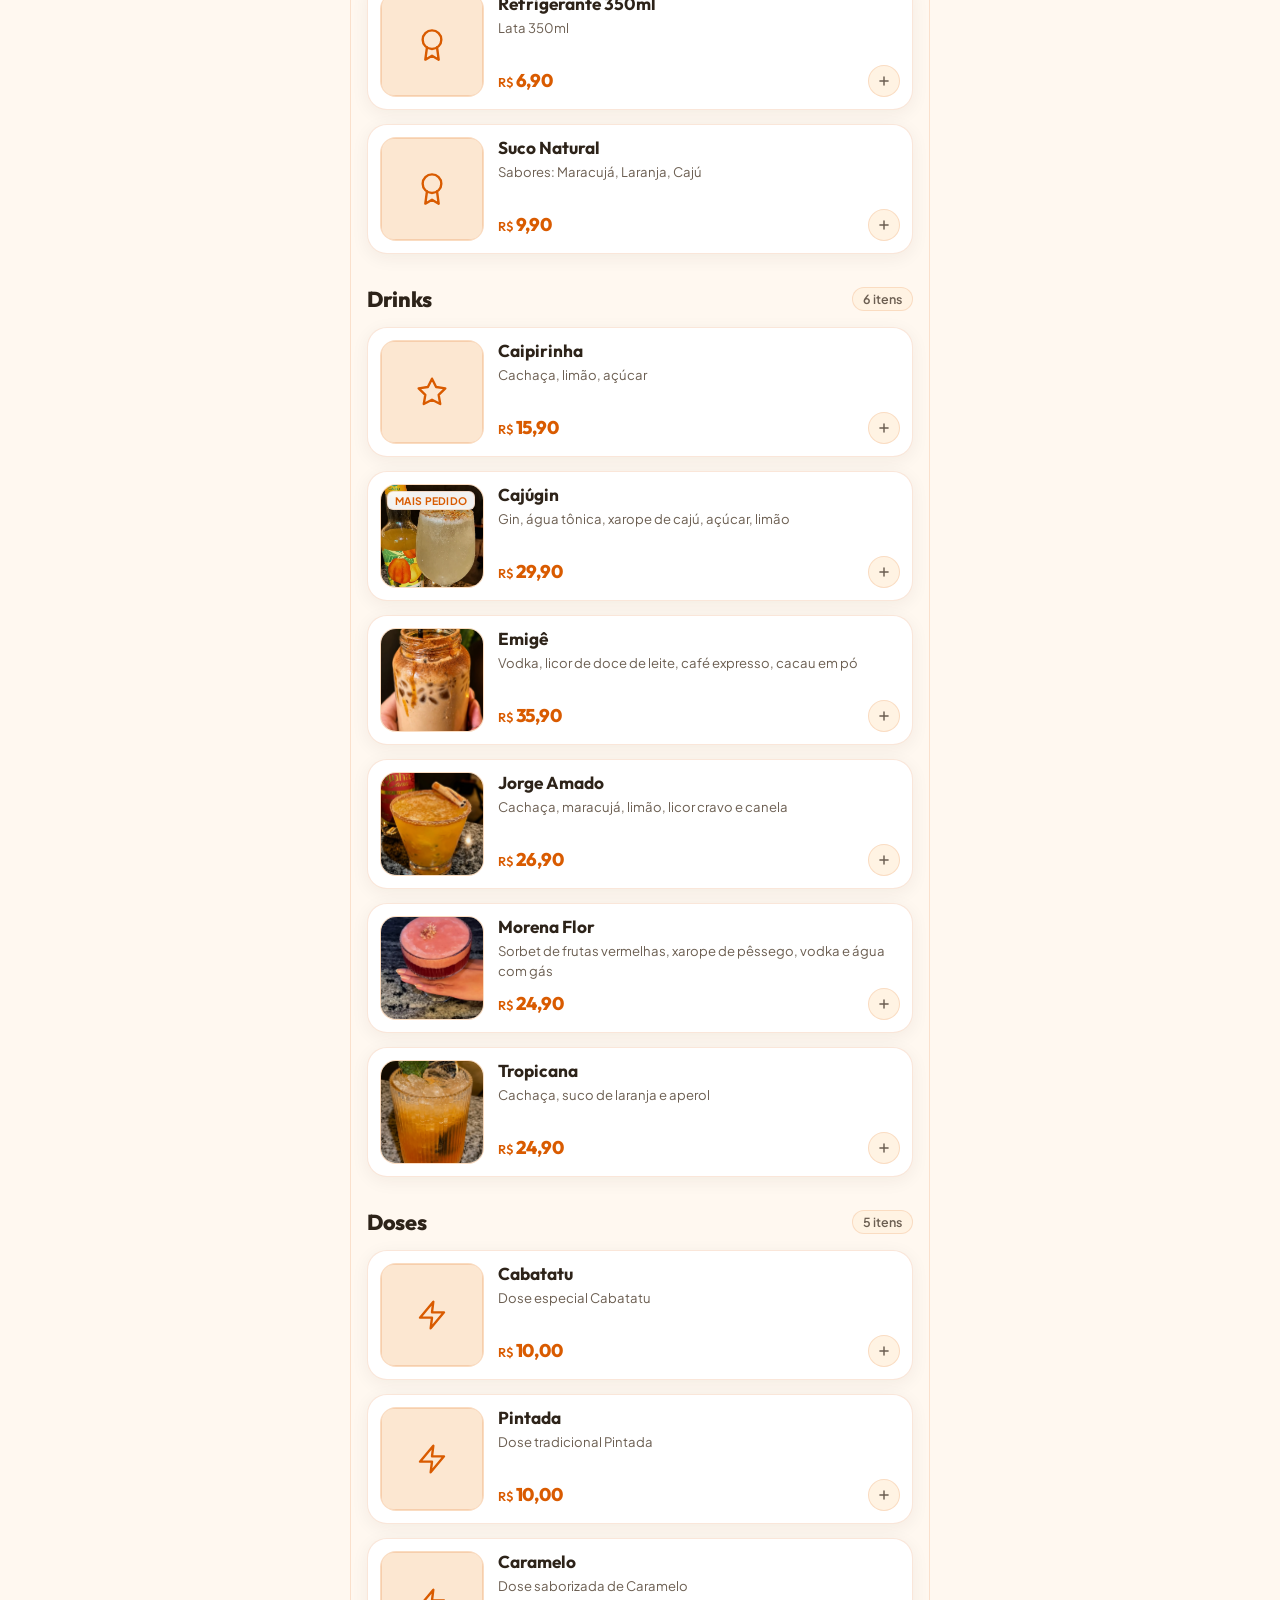
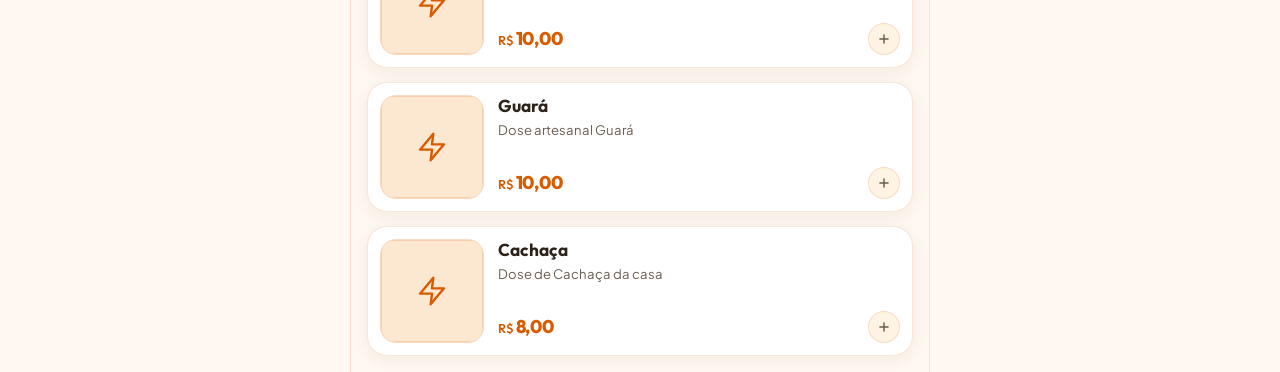
==== commit dc73f23f: "feat: adiciona categoria doses com cabatatu pintada caramelo guara e cachaca" ====
--- a/cardapio.html
+++ b/cardapio.html
@@ -445,6 +445,7 @@
                   <option value="sobremesas">Sobremesas</option>
                   <option value="bebidas">Bebidas</option>
                   <option value="drinks">Drinks</option>
+                  <option value="doses">Doses</option>
                 </select>
                 <span class="admin-select-arrow" aria-hidden="true">
                   <svg width="14" height="14" viewBox="0 0 24 24" fill="none" stroke="currentColor" stroke-width="2.5" stroke-linecap="round" stroke-linejoin="round">
